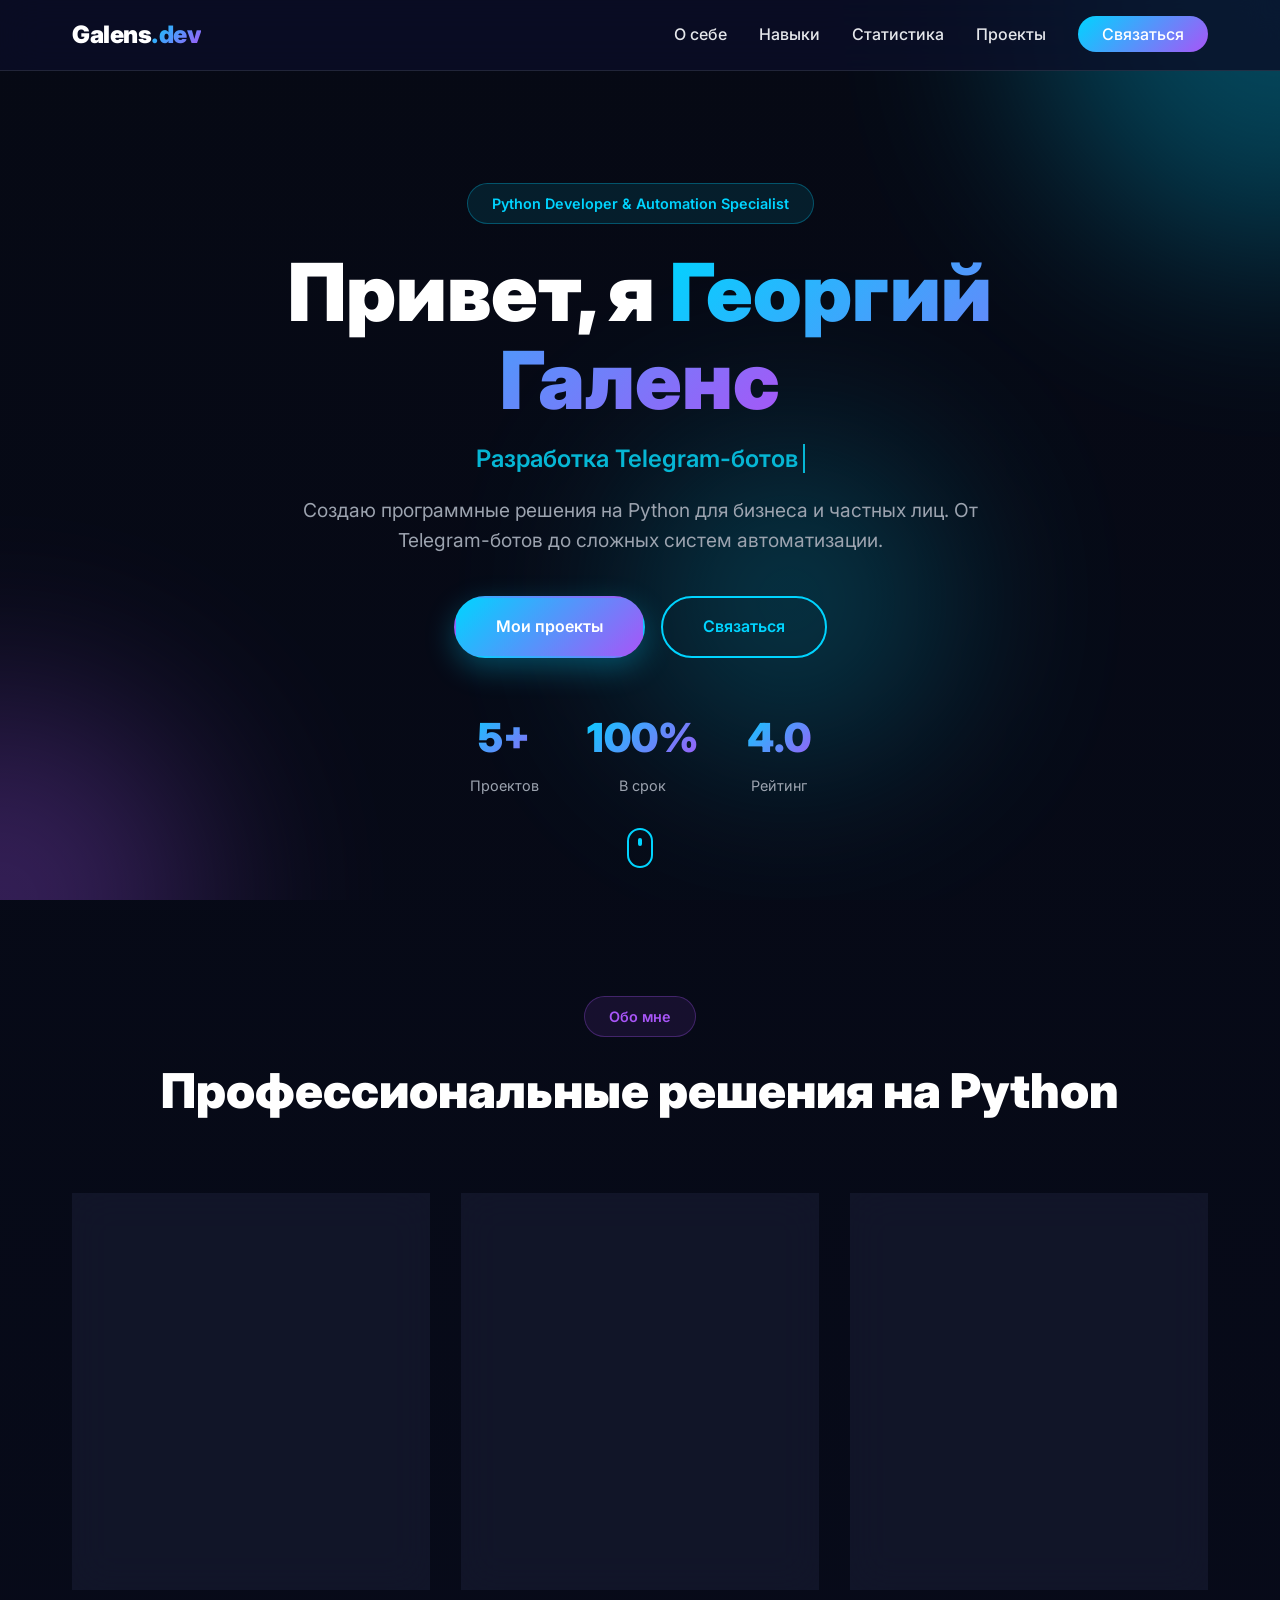
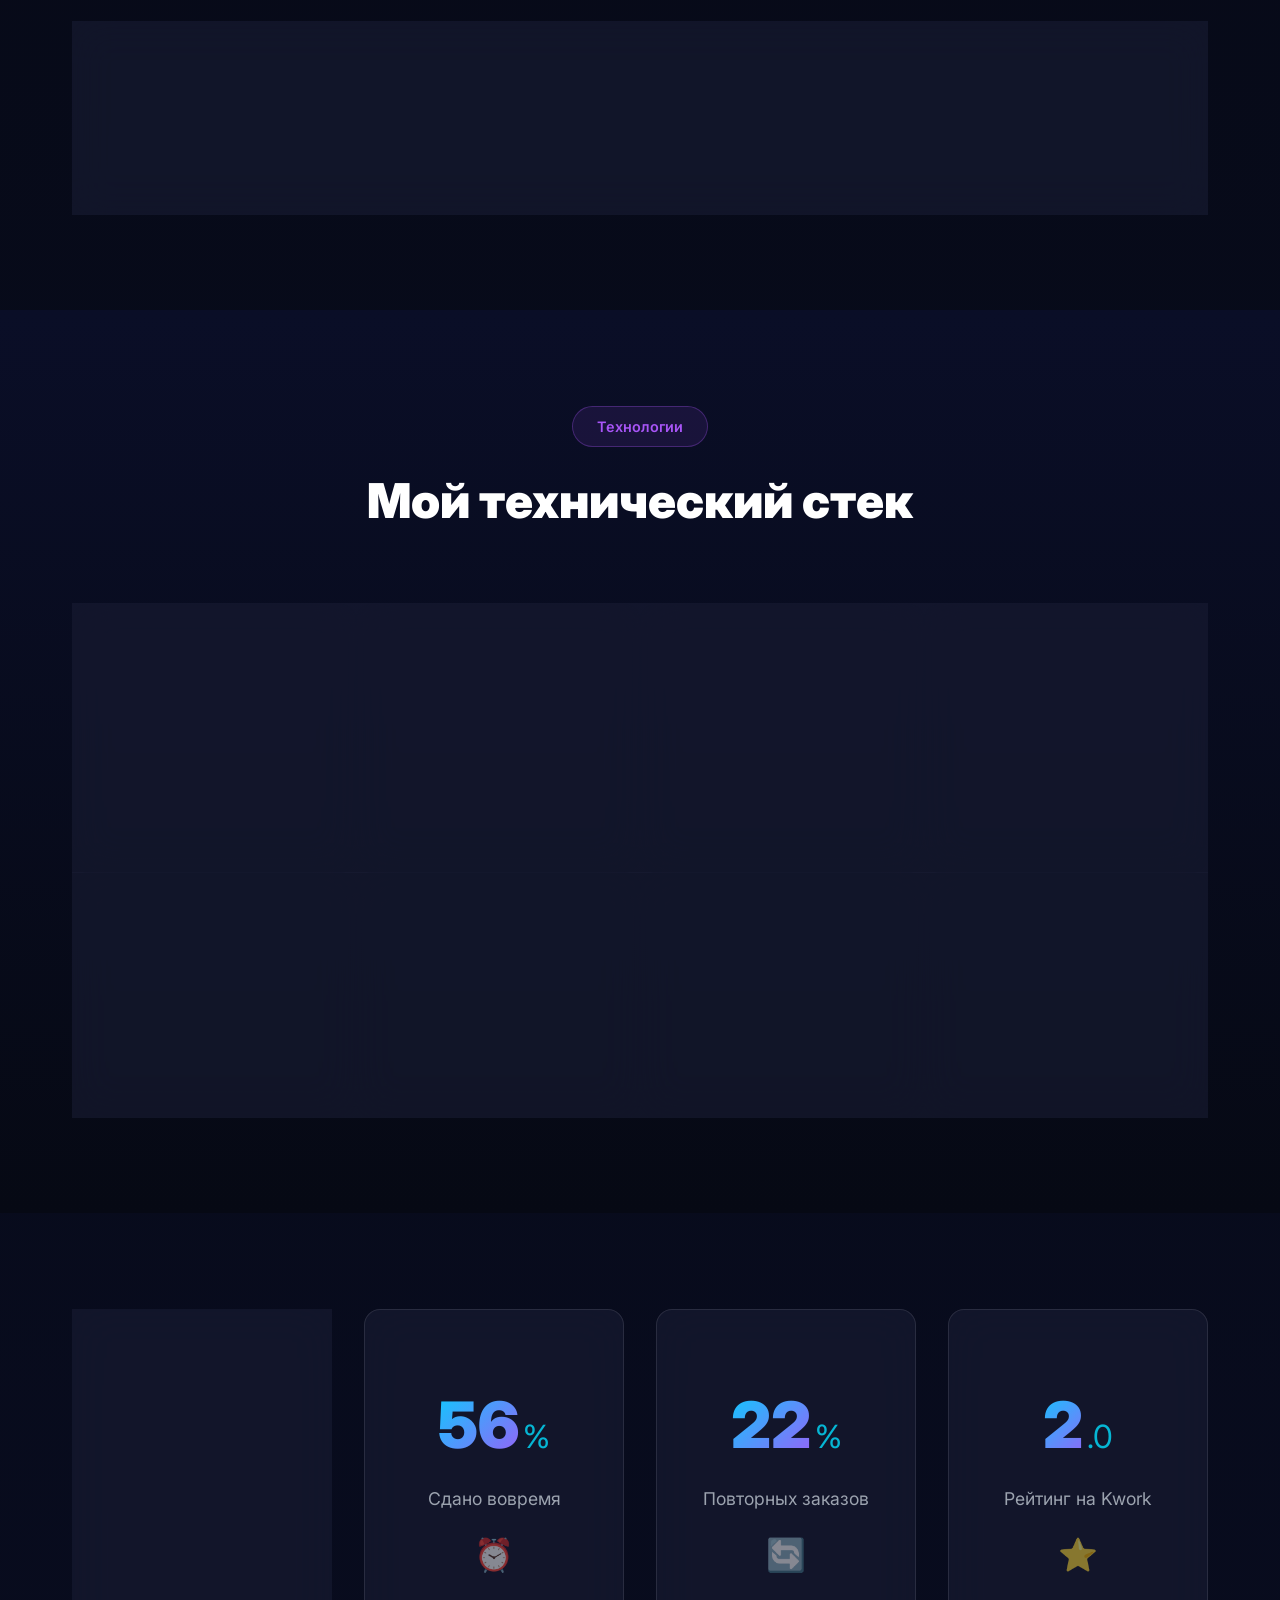
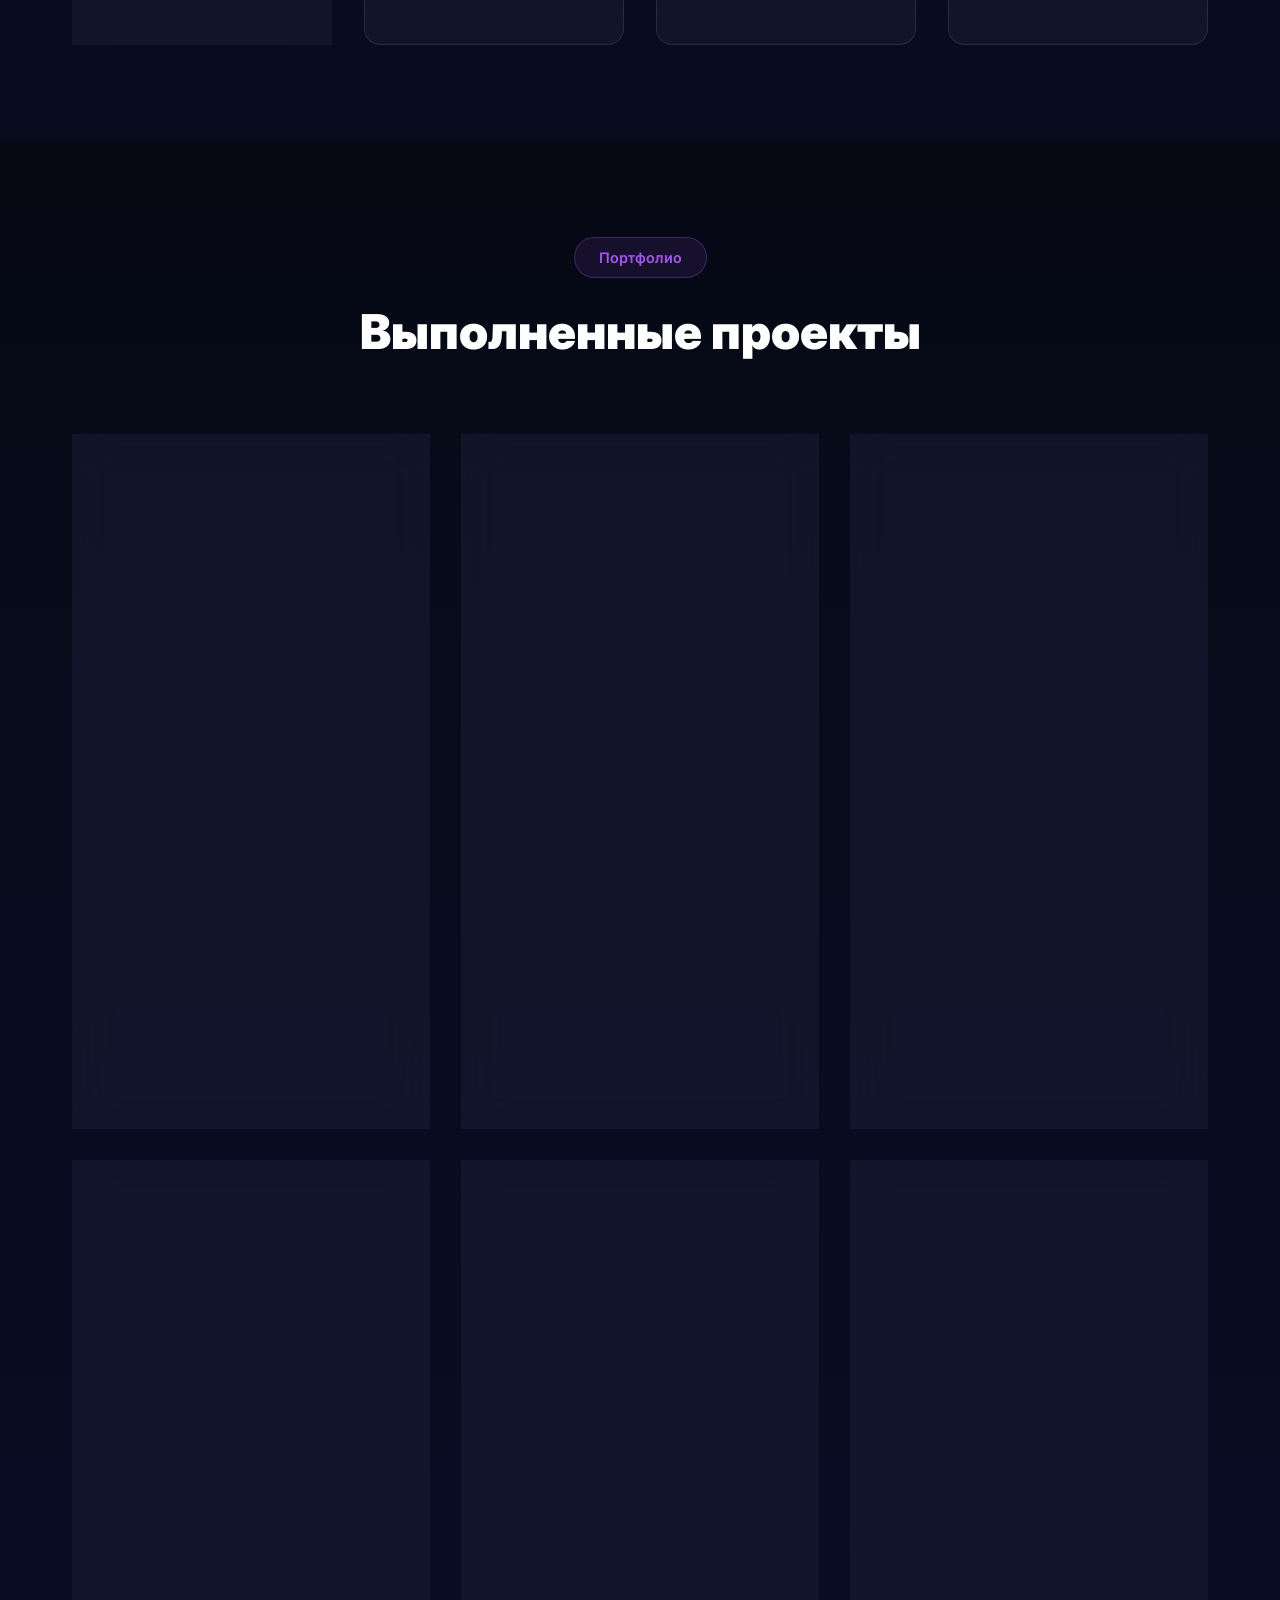
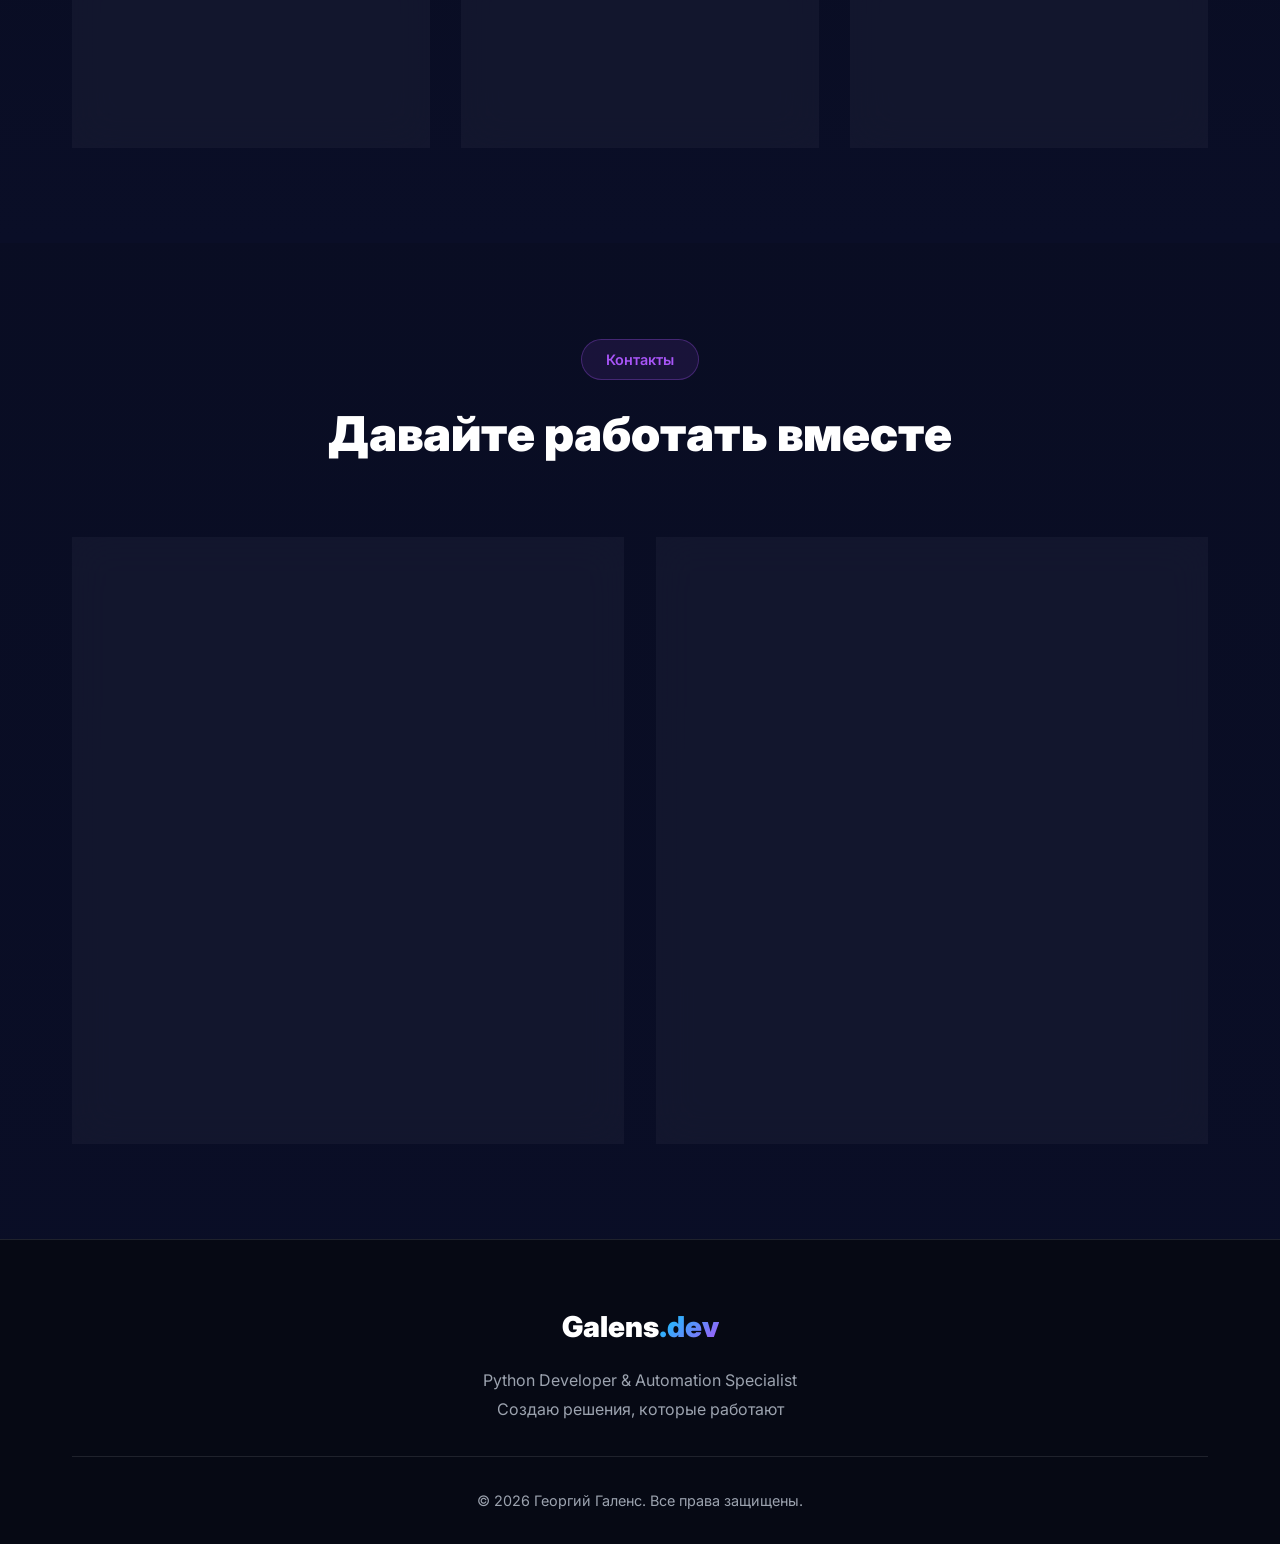
==== index.html @ 1b12d753 "Initial portfolio commit" ====
<!DOCTYPE html>
<html lang="ru">
<head>
    <meta charset="UTF-8">
    <meta name="viewport" content="width=device-width, initial-scale=1.0">
    <meta name="description" content="Георгий Галенс - Python разработчик. Специализируюсь на Telegram-ботах, парсинге данных и автоматизации процессов.">
    <meta name="keywords" content="Python, разработка, Telegram боты, парсинг, автоматизация, веб-скрапинг">
    <meta name="author" content="Георгий Галенс">
    <title>Георгий Галенс | Python Developer</title>
    <link rel="preconnect" href="https://fonts.googleapis.com">
    <link rel="preconnect" href="https://fonts.gstatic.com" crossorigin>
    <link href="https://fonts.googleapis.com/css2?family=Inter:wght@300;400;600;700;900&family=JetBrains+Mono:wght@400;600&display=swap" rel="stylesheet">
    <link rel="stylesheet" href="style.css">
</head>
<body>
    <!-- Navigation -->
    <nav class="nav">
        <div class="container">
            <div class="nav-content">
                <a href="#hero" class="logo">Galens<span class="logo-accent">.dev</span></a>
                <button class="mobile-menu-toggle" aria-label="Toggle menu">
                    <span></span>
                    <span></span>
                    <span></span>
                </button>
                <ul class="nav-menu">
                    <li><a href="#about">О себе</a></li>
                    <li><a href="#skills">Навыки</a></li>
                    <li><a href="#stats">Статистика</a></li>
                    <li><a href="#projects">Проекты</a></li>
                    <li><a href="#contact" class="nav-cta">Связаться</a></li>
                </ul>
            </div>
        </div>
    </nav>

    <!-- Hero Section -->
    <section id="hero" class="hero">
        <div class="hero-background">
            <div class="gradient-orb orb-1"></div>
            <div class="gradient-orb orb-2"></div>
            <div class="gradient-orb orb-3"></div>
        </div>
        <div class="container">
            <div class="hero-content">
                <div class="hero-tag">Python Developer & Automation Specialist</div>
                <h1 class="hero-title">
                    Привет, я <span class="gradient-text">Георгий Галенс</span>
                </h1>
                <p class="hero-subtitle">
                    <span class="typing-text"></span>
                </p>
                <div class="hero-description">
                    Создаю программные решения на Python для бизнеса и частных лиц. 
                    От Telegram-ботов до сложных систем автоматизации.
                </div>
                <div class="hero-actions">
                    <a href="#projects" class="btn btn-primary">Мои проекты</a>
                    <a href="#contact" class="btn btn-secondary">Связаться</a>
                </div>
                <div class="hero-stats">
                    <div class="hero-stat">
                        <div class="hero-stat-value">5+</div>
                        <div class="hero-stat-label">Проектов</div>
                    </div>
                    <div class="hero-stat">
                        <div class="hero-stat-value">100%</div>
                        <div class="hero-stat-label">В срок</div>
                    </div>
                    <div class="hero-stat">
                        <div class="hero-stat-value">4.0</div>
                        <div class="hero-stat-label">Рейтинг</div>
                    </div>
                </div>
            </div>
        </div>
        <div class="scroll-indicator">
            <div class="mouse">
                <div class="wheel"></div>
            </div>
        </div>
    </section>

    <!-- About Section -->
    <section id="about" class="about section">
        <div class="container">
            <div class="section-header">
                <span class="section-tag">Обо мне</span>
                <h2 class="section-title">Профессиональные решения на Python</h2>
            </div>
            <div class="about-content">
                <div class="about-card glass-card">
                    <div class="about-icon">🤖</div>
                    <h3>Telegram-боты</h3>
                    <p>От простых ботов обратной связи до сложных интернет-магазинов, админ-панелей и воронок продаж. Использую Aiogram для создания масштабируемых решений.</p>
                </div>
                <div class="about-card glass-card">
                    <div class="about-icon">🔍</div>
                    <h3>Парсинг данных</h3>
                    <p>Сбор информации с любых сайтов, мониторинг цен, экспорт в Excel, Google Sheets или базы данных. Работаю с Selenium, Requests и другими инструментами.</p>
                </div>
                <div class="about-card glass-card">
                    <div class="about-icon">⚙️</div>
                    <h3>Автоматизация процессов</h3>
                    <p>Написание скриптов для авторегистрации, чекеров и автоматизации действий в браузере. Избавлю от рутинных задач и сэкономлю ваше время.</p>
                </div>
            </div>
            <div class="about-text glass-card">
                <h3>Мои преимущества</h3>
                <ul class="advantages-list">
                    <li>✨ Чистый и поддерживаемый код</li>
                    <li>🎯 Глубокое понимание библиотек Python</li>
                    <li>⏰ Соблюдение сроков</li>
                    <li>🤝 Поддержка клиента после завершения проекта</li>
                </ul>
            </div>
        </div>
    </section>

    <!-- Skills Section -->
    <section id="skills" class="skills section">
        <div class="container">
            <div class="section-header">
                <span class="section-tag">Технологии</span>
                <h2 class="section-title">Мой технический стек</h2>
            </div>
            <div class="skills-grid">
                <div class="skill-card glass-card" data-category="language">
                    <div class="skill-icon">🐍</div>
                    <h3>Python</h3>
                    <p>Основной язык программирования</p>
                    <div class="skill-level">
                        <div class="skill-bar" style="--skill-width: 95%"></div>
                    </div>
                </div>
                <div class="skill-card glass-card" data-category="framework">
                    <div class="skill-icon">📱</div>
                    <h3>Aiogram</h3>
                    <p>Разработка Telegram-ботов</p>
                    <div class="skill-level">
                        <div class="skill-bar" style="--skill-width: 90%"></div>
                    </div>
                </div>
                <div class="skill-card glass-card" data-category="tool">
                    <div class="skill-icon">🌐</div>
                    <h3>Selenium</h3>
                    <p>Автоматизация браузера</p>
                    <div class="skill-level">
                        <div class="skill-bar" style="--skill-width: 85%"></div>
                    </div>
                </div>
                <div class="skill-card glass-card" data-category="library">
                    <div class="skill-icon">📊</div>
                    <h3>Pandas</h3>
                    <p>Обработка данных</p>
                    <div class="skill-level">
                        <div class="skill-bar" style="--skill-width: 80%"></div>
                    </div>
                </div>
                <div class="skill-card glass-card" data-category="library">
                    <div class="skill-icon">🔗</div>
                    <h3>Requests</h3>
                    <p>HTTP запросы и API</p>
                    <div class="skill-level">
                        <div class="skill-bar" style="--skill-width: 90%"></div>
                    </div>
                </div>
                <div class="skill-card glass-card" data-category="database">
                    <div class="skill-icon">💾</div>
                    <h3>Databases</h3>
                    <p>SQL, Prisma, PostgreSQL</p>
                    <div class="skill-level">
                        <div class="skill-bar" style="--skill-width: 80%"></div>
                    </div>
                </div>
                <div class="skill-card glass-card" data-category="web">
                    <div class="skill-icon">🎨</div>
                    <h3>HTML/CSS/JS</h3>
                    <p>Веб-разработка</p>
                    <div class="skill-level">
                        <div class="skill-bar" style="--skill-width: 75%"></div>
                    </div>
                </div>
                <div class="skill-card glass-card" data-category="tool">
                    <div class="skill-icon">🔧</div>
                    <h3>API Integration</h3>
                    <p>REST API, Webhooks</p>
                    <div class="skill-level">
                        <div class="skill-bar" style="--skill-width: 85%"></div>
                    </div>
                </div>
            </div>
        </div>
    </section>

    <!-- Statistics Section -->
    <section id="stats" class="stats section">
        <div class="container">
            <div class="stats-grid">
                <div class="stat-card glass-card">
                    <div class="stat-number" data-target="5">0</div>
                    <div class="stat-label">Выполненных заказов</div>
                    <div class="stat-icon">📦</div>
                </div>
                <div class="stat-card glass-card">
                    <div class="stat-number" data-target="100">0</div>
                    <div class="stat-suffix">%</div>
                    <div class="stat-label">Сдано вовремя</div>
                    <div class="stat-icon">⏰</div>
                </div>
                <div class="stat-card glass-card">
                    <div class="stat-number" data-target="40">0</div>
                    <div class="stat-suffix">%</div>
                    <div class="stat-label">Повторных заказов</div>
                    <div class="stat-icon">🔄</div>
                </div>
                <div class="stat-card glass-card">
                    <div class="stat-number" data-target="4">0</div>
                    <div class="stat-decimal">.0</div>
                    <div class="stat-label">Рейтинг на Kwork</div>
                    <div class="stat-icon">⭐</div>
                </div>
            </div>
        </div>
    </section>

    <!-- Projects Section -->
    <section id="projects" class="projects section">
        <div class="container">
            <div class="section-header">
                <span class="section-tag">Портфолио</span>
                <h2 class="section-title">Выполненные проекты</h2>
            </div>
            <div class="projects-grid">
                <div class="project-card glass-card">
                    <div class="project-header">
                        <div class="project-icon">💼</div>
                        <span class="project-tag">CRM System</span>
                    </div>
                    <h3 class="project-title">Сложная CRM-система</h3>
                    <p class="project-description">
                        Полнофункциональная CRM-система с финансовым ядром, системой управления займами 
                        и продвинутыми отчетами. Включает атомарные транзакции, автоматический расчет 
                        процентов и просрочек, cron-задачи.
                    </p>
                    <div class="project-tech">
                        <span class="tech-badge">Python</span>
                        <span class="tech-badge">Prisma</span>
                        <span class="tech-badge">PostgreSQL</span>
                        <span class="tech-badge">Aiogram</span>
                    </div>
                    <div class="project-features">
                        <div class="feature">✓ Финансовое ядро с атомарными транзакциями</div>
                        <div class="feature">✓ Система управления займами</div>
                        <div class="feature">✓ Модули безопасности (middleware, ratelimit)</div>
                        <div class="feature">✓ Построение отчетов с фильтрами</div>
                    </div>
                </div>

                <div class="project-card glass-card">
                    <div class="project-header">
                        <div class="project-icon">🔍</div>
                        <span class="project-tag">Analysis</span>
                    </div>
                    <h3 class="project-title">Технический аудит систем</h3>
                    <p class="project-description">
                        Глубокий анализ существующего кода и архитектуры баз данных. Составление 
                        подробных технических планов с рекомендациями по улучшению и оптимизации.
                    </p>
                    <div class="project-tech">
                        <span class="tech-badge">Code Review</span>
                        <span class="tech-badge">Database Design</span>
                        <span class="tech-badge">Architecture</span>
                    </div>
                    <div class="project-features">
                        <div class="feature">✓ Анализ архитектуры и кодовой базы</div>
                        <div class="feature">✓ Выявление узких мест</div>
                        <div class="feature">✓ Детальные рекомендации</div>
                    </div>
                </div>

                <div class="project-card glass-card">
                    <div class="project-header">
                        <div class="project-icon">⚙️</div>
                        <span class="project-tag">Automation</span>
                    </div>
                    <h3 class="project-title">Автоматизация сборки Keil</h3>
                    <p class="project-description">
                        Автоматизация процесса сборки firmware для различных вариантов конфигурации. 
                        Скрипт обрабатывает множественные варианты, организует выходные файлы и 
                        генерирует отчеты.
                    </p>
                    <div class="project-tech">
                        <span class="tech-badge">Python</span>
                        <span class="tech-badge">Build Automation</span>
                        <span class="tech-badge">Keil</span>
                    </div>
                    <div class="project-features">
                        <div class="feature">✓ Автоматизация процесса сборки</div>
                        <div class="feature">✓ Обработка множественных конфигураций</div>
                        <div class="feature">✓ Генерация отчетов</div>
                    </div>
                </div>

                <div class="project-card glass-card">
                    <div class="project-header">
                        <div class="project-icon">🤖</div>
                        <span class="project-tag">Bot Development</span>
                    </div>
                    <h3 class="project-title">Telegram-боты</h3>
                    <p class="project-description">
                        Разработка разнообразных Telegram-ботов: от простых ботов обратной связи 
                        до сложных интернет-магазинов с админ-панелями и системами воронок продаж.
                    </p>
                    <div class="project-tech">
                        <span class="tech-badge">Aiogram</span>
                        <span class="tech-badge">Python</span>
                        <span class="tech-badge">API</span>
                        <span class="tech-badge">Webhooks</span>
                    </div>
                    <div class="project-features">
                        <div class="feature">✓ Интернет-магазины в Telegram</div>
                        <div class="feature">✓ Админ-панели и модерация</div>
                        <div class="feature">✓ Воронки продаж</div>
                    </div>
                </div>

                <div class="project-card glass-card">
                    <div class="project-header">
                        <div class="project-icon">📊</div>
                        <span class="project-tag">Data Scraping</span>
                    </div>
                    <h3 class="project-title">Парсинг и сбор данных</h3>
                    <p class="project-description">
                        Кастомные скрипты для сбора данных с различных источников. Мониторинг цен, 
                        парсинг контента, экспорт в Excel, Google Sheets и базы данных.
                    </p>
                    <div class="project-tech">
                        <span class="tech-badge">Selenium</span>
                        <span class="tech-badge">Requests</span>
                        <span class="tech-badge">Pandas</span>
                        <span class="tech-badge">BeautifulSoup</span>
                    </div>
                    <div class="project-features">
                        <div class="feature">✓ Парсинг любых веб-сайтов</div>
                        <div class="feature">✓ Мониторинг цен и данных</div>
                        <div class="feature">✓ Экспорт в различные форматы</div>
                    </div>
                </div>

                <div class="project-card glass-card">
                    <div class="project-header">
                        <div class="project-icon">🚀</div>
                        <span class="project-tag">Infrastructure</span>
                    </div>
                    <h3 class="project-title">HA CDN Infrastructure</h3>
                    <p class="project-description">
                        Высоконагруженная CDN-инфраструктура с поддержкой высокой доступности. 
                        Docker-стек с двунаправленной синхронизацией файлов, MySQL и WebSocket сервисами.
                    </p>
                    <div class="project-tech">
                        <span class="tech-badge">Docker</span>
                        <span class="tech-badge">Nginx</span>
                        <span class="tech-badge">MySQL</span>
                        <span class="tech-badge">Lsyncd</span>
                    </div>
                    <div class="project-features">
                        <div class="feature">✓ Высокая доступность (HA)</div>
                        <div class="feature">✓ Двунаправленная синхронизация</div>
                        <div class="feature">✓ Docker-оркестрация</div>
                    </div>
                </div>
            </div>
        </div>
    </section>

    <!-- Contact Section -->
    <section id="contact" class="contact section">
        <div class="container">
            <div class="section-header">
                <span class="section-tag">Контакты</span>
                <h2 class="section-title">Давайте работать вместе</h2>
            </div>
            <div class="contact-content">
                <div class="contact-text glass-card">
                    <h3>Готов обсудить ваш проект</h3>
                    <p>
                        Есть идея или задача? Напишите мне, и мы обсудим, как я могу помочь 
                        реализовать ваш проект. Обещаю качественный код и соблюдение сроков.
                    </p>
                    <div class="contact-info">
                        <a href="https://kwork.ru/user/galens" target="_blank" class="contact-link">
                            <div class="contact-icon">💼</div>
                            <div class="contact-details">
                                <div class="contact-label">Kwork Profile</div>
                                <div class="contact-value">@galens</div>
                            </div>
                        </a>
                    </div>
                </div>
                <div class="contact-cta glass-card">
                    <div class="cta-icon">🎯</div>
                    <h3>Давайте создадим что-то великолепное</h3>
                    <p>Работаю с клиентами по всему миру</p>
                    <a href="https://kwork.ru/user/galens" target="_blank" class="btn btn-primary btn-large">
                        Связаться на Kwork
                    </a>
                    <div class="trust-badges">
                        <div class="badge">✓ 100% в срок</div>
                        <div class="badge">✓ Рейтинг 4.0</div>
                        <div class="badge">✓ Поддержка после сдачи</div>
                    </div>
                </div>
            </div>
        </div>
    </section>

    <!-- Footer -->
    <footer class="footer">
        <div class="container">
            <div class="footer-content">
                <div class="footer-logo">Galens<span class="logo-accent">.dev</span></div>
                <p class="footer-text">
                    Python Developer & Automation Specialist
                    <br>
                    Создаю решения, которые работают
                </p>
                <div class="footer-copyright">
                    © 2026 Георгий Галенс. Все права защищены.
                </div>
            </div>
        </div>
    </footer>

    <!-- Scroll to Top Button -->
    <button class="scroll-top" aria-label="Scroll to top">
        <svg width="24" height="24" viewBox="0 0 24 24" fill="none" stroke="currentColor" stroke-width="2">
            <polyline points="18 15 12 9 6 15"></polyline>
        </svg>
    </button>

    <script src="script.js"></script>
</body>
</html>
---- style.css ----
/* ===================================
   Reset & Base Styles
   =================================== */
*, *::before, *::after {
    margin: 0;
    padding: 0;
    box-sizing: border-box;
}

:root {
    /* Colors */
    --bg-dark: #0a0e27;
    --bg-darker: #060914;
    --bg-card: rgba(26, 29, 53, 0.6);
    --accent-blue: #00d4ff;
    --accent-purple: #a855f7;
    --accent-cyan: #06b6d4;
    --text-primary: #ffffff;
    --text-secondary: #e5e7eb;
    --text-muted: #9ca3af;
    
    /* Gradients */
    --gradient-primary: linear-gradient(135deg, var(--accent-blue), var(--accent-purple));
    --gradient-accent: linear-gradient(135deg, var(--accent-cyan), var(--accent-blue));
    --gradient-bg: linear-gradient(180deg, var(--bg-darker) 0%, var(--bg-dark) 100%);
    
    /* Spacing */
    --spacing-xs: 0.5rem;
    --spacing-sm: 1rem;
    --spacing-md: 2rem;
    --spacing-lg: 4rem;
    --spacing-xl: 6rem;
    
    /* Typography */
    --font-primary: 'Inter', -apple-system, BlinkMacSystemFont, 'Segoe UI', sans-serif;
    --font-mono: 'JetBrains Mono', 'Courier New', monospace;
    
    /* Border Radius */
    --radius-sm: 8px;
    --radius-md: 16px;
    --radius-lg: 24px;
    
    /* Transitions */
    --transition-fast: 0.2s ease;
    --transition-normal: 0.3s ease;
    --transition-slow: 0.5s ease;
}

html {
    scroll-behavior: smooth;
    overflow-x: hidden;
}

body {
    font-family: var(--font-primary);
    background: var(--gradient-bg);
    color: var(--text-secondary);
    line-height: 1.6;
    overflow-x: hidden;
    min-height: 100vh;
}

.container {
    max-width: 1200px;
    margin: 0 auto;
    padding: 0 var(--spacing-md);
}

/* Custom Scrollbar */
::-webkit-scrollbar {
    width: 10px;
}

::-webkit-scrollbar-track {
    background: var(--bg-darker);
}

::-webkit-scrollbar-thumb {
    background: var(--gradient-primary);
    border-radius: 5px;
}

::-webkit-scrollbar-thumb:hover {
    background: var(--accent-purple);
}

/* ===================================
   Navigation
   =================================== */
.nav {
    position: fixed;
    top: 0;
    left: 0;
    right: 0;
    z-index: 1000;
    background: rgba(10, 14, 39, 0.8);
    backdrop-filter: blur(20px);
    border-bottom: 1px solid rgba(255, 255, 255, 0.1);
    padding: 1rem 0;
    transition: var(--transition-normal);
}

.nav-content {
    display: flex;
    justify-content: space-between;
    align-items: center;
}

.logo {
    font-size: 1.5rem;
    font-weight: 900;
    color: var(--text-primary);
    text-decoration: none;
    letter-spacing: -0.5px;
}

.logo-accent {
    background: var(--gradient-primary);
    -webkit-background-clip: text;
    -webkit-text-fill-color: transparent;
    background-clip: text;
}

.nav-menu {
    display: flex;
    gap: 2rem;
    list-style: none;
    align-items: center;
}

.nav-menu a {
    color: var(--text-secondary);
    text-decoration: none;
    font-weight: 500;
    transition: var(--transition-fast);
    position: relative;
}

.nav-menu a::after {
    content: '';
    position: absolute;
    bottom: -5px;
    left: 0;
    width: 0;
    height: 2px;
    background: var(--gradient-primary);
    transition: var(--transition-normal);
}

.nav-menu a:hover {
    color: var(--text-primary);
}

.nav-menu a:hover::after {
    width: 100%;
}

.nav-cta {
    background: var(--gradient-primary);
    padding: 0.5rem 1.5rem;
    border-radius: 50px;
    color: var(--text-primary) !important;
}

.nav-cta::after {
    display: none;
}

.mobile-menu-toggle {
    display: none;
    flex-direction: column;
    gap: 5px;
    background: none;
    border: none;
    cursor: pointer;
}

.mobile-menu-toggle span {
    width: 25px;
    height: 2px;
    background: var(--text-primary);
    transition: var(--transition-fast);
}

/* ===================================
   Glass Card Effect
   =================================== */
.glass-card {
    background: var(--bg-card);
    backdrop-filter: blur(20px);
    border: 1px solid rgba(255, 255, 255, 0.1);
    border-radius: var(--radius-md);
    padding: var(--spacing-md);
    transition: var(--transition-normal);
}

.glass-card:hover {
    border-color: rgba(0, 212, 255, 0.3);
    transform: translateY(-5px);
    box-shadow: 0 20px 40px rgba(0, 212, 255, 0.1);
}

/* ===================================
   Hero Section
   =================================== */
.hero {
    position: relative;
    min-height: 100vh;
    display: flex;
    align-items: center;
    justify-content: center;
    padding-top: 80px;
    overflow: hidden;
}

.hero-background {
    position: absolute;
    top: 0;
    left: 0;
    right: 0;
    bottom: 0;
    pointer-events: none;
}

.gradient-orb {
    position: absolute;
    border-radius: 50%;
    filter: blur(100px);
    opacity: 0.3;
    animation: float 20s ease-in-out infinite;
}

.orb-1 {
    width: 500px;
    height: 500px;
    background: var(--accent-blue);
    top: -250px;
    right: -250px;
    animation-delay: 0s;
}

.orb-2 {
    width: 400px;
    height: 400px;
    background: var(--accent-purple);
    bottom: -200px;
    left: -200px;
    animation-delay: 5s;
}

.orb-3 {
    width: 300px;
    height: 300px;
    background: var(--accent-cyan);
    top: 50%;
    left: 50%;
    transform: translate(-50%, -50%);
    animation-delay: 10s;
}

@keyframes float {
    0%, 100% {
        transform: translate(0, 0) scale(1);
    }
    33% {
        transform: translate(50px, -50px) scale(1.1);
    }
    66% {
        transform: translate(-50px, 50px) scale(0.9);
    }
}

.hero-content {
    position: relative;
    z-index: 1;
    text-align: center;
    max-width: 900px;
}

.hero-tag {
    display: inline-block;
    padding: 0.5rem 1.5rem;
    background: rgba(0, 212, 255, 0.1);
    border: 1px solid rgba(0, 212, 255, 0.3);
    border-radius: 50px;
    color: var(--accent-blue);
    font-size: 0.9rem;
    font-weight: 600;
    margin-bottom: 1.5rem;
    animation: fadeInDown 0.8s ease;
}

.hero-title {
    font-size: clamp(2.5rem, 8vw, 5rem);
    font-weight: 900;
    color: var(--text-primary);
    margin-bottom: 1rem;
    line-height: 1.1;
    animation: fadeInUp 0.8s ease 0.2s both;
}

.gradient-text {
    background: var(--gradient-primary);
    -webkit-background-clip: text;
    -webkit-text-fill-color: transparent;
    background-clip: text;
}

.hero-subtitle {
    font-size: 1.5rem;
    color: var(--accent-cyan);
    margin-bottom: 1rem;
    min-height: 2rem;
    font-weight: 600;
    animation: fadeInUp 0.8s ease 0.4s both;
}

.typing-text {
    border-right: 2px solid var(--accent-cyan);
    padding-right: 5px;
}

.hero-description {
    font-size: 1.2rem;
    color: var(--text-muted);
    margin-bottom: 2.5rem;
    max-width: 700px;
    margin-left: auto;
    margin-right: auto;
    animation: fadeInUp 0.8s ease 0.6s both;
}

.hero-actions {
    display: flex;
    gap: 1rem;
    justify-content: center;
    margin-bottom: 3rem;
    animation: fadeInUp 0.8s ease 0.8s both;
}

.btn {
    display: inline-block;
    padding: 1rem 2.5rem;
    border-radius: 50px;
    font-weight: 600;
    text-decoration: none;
    transition: var(--transition-normal);
    border: 2px solid transparent;
    cursor: pointer;
}

.btn-primary {
    background: var(--gradient-primary);
    color: var(--text-primary);
    box-shadow: 0 10px 30px rgba(0, 212, 255, 0.3);
}

.btn-primary:hover {
    transform: translateY(-3px);
    box-shadow: 0 15px 40px rgba(0, 212, 255, 0.4);
}

.btn-secondary {
    background: transparent;
    border-color: var(--accent-blue);
    color: var(--accent-blue);
}

.btn-secondary:hover {
    background: rgba(0, 212, 255, 0.1);
    transform: translateY(-3px);
}

.btn-large {
    padding: 1.25rem 3rem;
    font-size: 1.1rem;
}

.hero-stats {
    display: flex;
    gap: 3rem;
    justify-content: center;
    animation: fadeInUp 0.8s ease 1s both;
}

.hero-stat {
    text-align: center;
}

.hero-stat-value {
    font-size: 2.5rem;
    font-weight: 900;
    background: var(--gradient-primary);
    -webkit-background-clip: text;
    -webkit-text-fill-color: transparent;
    background-clip: text;
}

.hero-stat-label {
    font-size: 0.9rem;
    color: var(--text-muted);
    margin-top: 0.25rem;
}

.scroll-indicator {
    position: absolute;
    bottom: 2rem;
    left: 50%;
    transform: translateX(-50%);
    animation: fadeIn 1s ease 1.5s both;
}

.mouse {
    width: 26px;
    height: 40px;
    border: 2px solid var(--accent-blue);
    border-radius: 15px;
    position: relative;
}

.wheel {
    width: 4px;
    height: 8px;
    background: var(--accent-blue);
    border-radius: 2px;
    position: absolute;
    top: 8px;
    left: 50%;
    transform: translateX(-50%);
    animation: scroll 1.5s ease-in-out infinite;
}

@keyframes scroll {
    0% {
        opacity: 1;
        top: 8px;
    }
    100% {
        opacity: 0;
        top: 24px;
    }
}

/* ===================================
   Sections
   =================================== */
.section {
    padding: var(--spacing-xl) 0;
    position: relative;
}

.section-header {
    text-align: center;
    margin-bottom: var(--spacing-lg);
}

.section-tag {
    display: inline-block;
    padding: 0.5rem 1.5rem;
    background: rgba(168, 85, 247, 0.1);
    border: 1px solid rgba(168, 85, 247, 0.3);
    border-radius: 50px;
    color: var(--accent-purple);
    font-size: 0.9rem;
    font-weight: 600;
    margin-bottom: 1rem;
}

.section-title {
    font-size: clamp(2rem, 5vw, 3rem);
    font-weight: 900;
    color: var(--text-primary);
    margin-bottom: 1rem;
}

/* ===================================
   About Section
   =================================== */
.about-content {
    display: grid;
    grid-template-columns: repeat(auto-fit, minmax(300px, 1fr));
    gap: var(--spacing-md);
    margin-bottom: var(--spacing-md);
}

.about-card {
    text-align: center;
}

.about-icon {
    font-size: 3rem;
    margin-bottom: 1rem;
}

.about-card h3 {
    font-size: 1.5rem;
    color: var(--text-primary);
    margin-bottom: 1rem;
}

.about-card p {
    color: var(--text-muted);
    line-height: 1.8;
}

.about-text h3 {
    font-size: 1.5rem;
    color: var(--text-primary);
    margin-bottom: 1rem;
}

.advantages-list {
    list-style: none;
    display: grid;
    grid-template-columns: repeat(auto-fit, minmax(250px, 1fr));
    gap: 1rem;
}

.advantages-list li {
    color: var(--text-secondary);
    font-size: 1.1rem;
    padding: 0.5rem 0;
}

/* ===================================
   Skills Section
   =================================== */
.skills {
    background: linear-gradient(180deg, var(--bg-dark) 0%, var(--bg-darker) 100%);
}

.skills-grid {
    display: grid;
    grid-template-columns: repeat(auto-fit, minmax(250px, 1fr));
    gap: var(--spending-md);
}

.skill-card {
    text-align: center;
    position: relative;
}

.skill-icon {
    font-size: 3rem;
    margin-bottom: 1rem;
}

.skill-card h3 {
    font-size: 1.3rem;
    color: var(--text-primary);
    margin-bottom: 0.5rem;
}

.skill-card p {
    color: var(--text-muted);
    font-size: 0.9rem;
    margin-bottom: 1rem;
}

.skill-level {
    width: 100%;
    height: 6px;
    background: rgba(255, 255, 255, 0.1);
    border-radius: 3px;
    overflow: hidden;
}

.skill-bar {
    height: 100%;
    background: var(--gradient-primary);
    width: var(--skill-width, 0%);
    border-radius: 3px;
    animation: skillLoad 1.5s ease-out;
}

@keyframes skillLoad {
    from {
        width: 0%;
    }
}

/* ===================================
   Statistics Section
   =================================== */
.stats-grid {
    display: grid;
    grid-template-columns: repeat(auto-fit, minmax(250px, 1fr));
    gap: var(--spacing-md);
}

.stat-card {
    text-align: center;
    padding: var(--spacing-lg) var(--spacing-md);
    position: relative;
}

.stat-number {
    font-size: 4rem;
    font-weight: 900;
    background: var(--gradient-primary);
    -webkit-background-clip: text;
    -webkit-text-fill-color: transparent;
    background-clip: text;
    display: inline-block;
}

.stat-suffix,
.stat-decimal {
    font-size: 2rem;
    color: var(--accent-cyan);
    display: inline;
}

.stat-label {
    font-size: 1.1rem;
    color: var(--text-muted);
    margin-top: 0.5rem;
}

.stat-icon {
    font-size: 2rem;
    margin-top: 1rem;
    opacity: 0.5;
}

/* ===================================
   Projects Section
   =================================== */
.projects {
    background: linear-gradient(180deg, var(--bg-darker) 0%, var(--bg-dark) 100%);
}

.projects-grid {
    display: grid;
    grid-template-columns: repeat(auto-fit, minmax(350px, 1fr));
    gap: var(--spacing-md);
}

.project-card {
    padding: var(--spacing-md);
}

.project-header {
    display: flex;
    justify-content: space-between;
    align-items: center;
    margin-bottom: 1rem;
}

.project-icon {
    font-size: 2.5rem;
}

.project-tag {
    padding: 0.25rem 1rem;
    background: rgba(0, 212, 255, 0.1);
    border: 1px solid rgba(0, 212, 255, 0.3);
    border-radius: 50px;
    font-size: 0.75rem;
    color: var(--accent-blue);
    font-weight: 600;
}

.project-title {
    font-size: 1.5rem;
    color: var(--text-primary);
    margin-bottom: 1rem;
}

.project-description {
    color: var(--text-muted);
    line-height: 1.8;
    margin-bottom: 1.5rem;
}

.project-tech {
    display: flex;
    flex-wrap: wrap;
    gap: 0.5rem;
    margin-bottom: 1.5rem;
}

.tech-badge {
    padding: 0.4rem 1rem;
    background: rgba(168, 85, 247, 0.1);
    border: 1px solid rgba(168, 85, 247, 0.3);
    border-radius: 50px;
    font-size: 0.85rem;
    color: var(--accent-purple);
    font-family: var(--font-mono);
}

.project-features {
    display: flex;
    flex-direction: column;
    gap: 0.5rem;
}

.feature {
    color: var(--text-secondary);
    font-size: 0.9rem;
}

/* ===================================
   Contact Section
   =================================== */
.contact-content {
    display: grid;
    grid-template-columns: repeat(auto-fit, minmax(300px, 1fr));
    gap: var(--spacing-md);
}

.contact-text h3 {
    font-size: 1.8rem;
    color: var(--text-primary);
    margin-bottom: 1rem;
}

.contact-text p {
    color: var(--text-muted);
    line-height: 1.8;
    margin-bottom: 2rem;
}

.contact-info {
    display: flex;
    flex-direction: column;
    gap: 1rem;
}

.contact-link {
    display: flex;
    align-items: center;
    gap: 1rem;
    padding: 1rem;
    background: rgba(0, 212, 255, 0.05);
    border: 1px solid rgba(0, 212, 255, 0.2);
    border-radius: var(--radius-sm);
    text-decoration: none;
    transition: var(--transition-normal);
}

.contact-link:hover {
    background: rgba(0, 212, 255, 0.1);
    border-color: var(--accent-blue);
    transform: translateX(5px);
}

.contact-icon {
    font-size: 2rem;
}

.contact-label {
    font-size: 0.85rem;
    color: var(--text-muted);
}

.contact-value {
    font-size: 1.1rem;
    color: var(--text-primary);
    font-weight: 600;
}

.contact-cta {
    text-align: center;
    padding: var(--spacing-lg) var(--spacing-md);
}

.cta-icon {
    font-size: 4rem;
    margin-bottom: 1rem;
}

.contact-cta h3 {
    font-size: 1.8rem;
    color: var(--text-primary);
    margin-bottom: 0.5rem;
}

.contact-cta p {
    color: var(--text-muted);
    margin-bottom: 2rem;
}

.trust-badges {
    display: flex;
    flex-wrap: wrap;
    gap: 1rem;
    justify-content: center;
    margin-top: 2rem;
}

.badge {
    padding: 0.5rem 1rem;
    background: rgba(0, 212, 255, 0.1);
    border: 1px solid rgba(0, 212, 255, 0.3);
    border-radius: 50px;
    font-size: 0.85rem;
    color: var(--accent-blue);
}

/* ===================================
   Footer
   =================================== */
.footer {
    padding: var(--spacing-lg) 0 var(--spacing-md);
    background: var(--bg-darker);
    border-top: 1px solid rgba(255, 255, 255, 0.1);
}

.footer-content {
    text-align: center;
}

.footer-logo {
    font-size: 1.8rem;
    font-weight: 900;
    color: var(--text-primary);
    margin-bottom: 1rem;
}

.footer-text {
    color: var(--text-muted);
    margin-bottom: 2rem;
    line-height: 1.8;
}

.footer-copyright {
    color: var(--text-muted);
    font-size: 0.9rem;
    padding-top: 2rem;
    border-top: 1px solid rgba(255, 255, 255, 0.1);
}

/* ===================================
   Scroll to Top Button
   =================================== */
.scroll-top {
    position: fixed;
    bottom: 2rem;
    right: 2rem;
    width: 50px;
    height: 50px;
    background: var(--gradient-primary);
    border: none;
    border-radius: 50%;
    color: var(--text-primary);
    cursor: pointer;
    display: flex;
    align-items: center;
    justify-content: center;
    opacity: 0;
    visibility: hidden;
    transition: var(--transition-normal);
    z-index: 999;
    box-shadow: 0 10px 30px rgba(0, 212, 255, 0.3);
}

.scroll-top.visible {
    opacity: 1;
    visibility: visible;
}

.scroll-top:hover {
    transform: translateY(-5px);
    box-shadow: 0 15px 40px rgba(0, 212, 255, 0.4);
}

/* ===================================
   Animations
   =================================== */
@keyframes fadeIn {
    from {
        opacity: 0;
    }
    to {
        opacity: 1;
    }
}

@keyframes fadeInUp {
    from {
        opacity: 0;
        transform: translateY(30px);
    }
    to {
        opacity: 1;
        transform: translateY(0);
    }
}

@keyframes fadeInDown {
    from {
        opacity: 0;
        transform: translateY(-30px);
    }
    to {
        opacity: 1;
        transform: translateY(0);
    }
}

.fade-in {
    animation: fadeInUp 0.6s ease both;
}

/* ===================================
   Responsive Design
   =================================== */
@media (max-width: 768px) {
    .nav-menu {
        position: fixed;
        top: 70px;
        left: 0;
        right: 0;
        background: rgba(10, 14, 39, 0.95);
        backdrop-filter: blur(20px);
        flex-direction: column;
        padding: 2rem;
        gap: 1rem;
        transform: translateY(-100%);
        opacity: 0;
        transition: var(--transition-normal);
        border-bottom: 1px solid rgba(255, 255, 255, 0.1);
    }
    
    .nav-menu.active {
        transform: translateY(0);
        opacity: 1;
    }
    
    .mobile-menu-toggle {
        display: flex;
    }
    
    .hero-title {
        font-size: 2.5rem;
    }
    
    .hero-stats {
        flex-direction: column;
        gap: 1.5rem;
    }
    
    .hero-actions {
        flex-direction: column;
    }
    
    .section {
        padding: var(--spacing-lg) 0;
    }
    
    .projects-grid,
    .about-content,
    .skills-grid,
    .stats-grid {
        grid-template-columns: 1fr;
    }
}

@media (max-width: 480px) {
    .container {
        padding: 0 var(--spacing-sm);
    }
    
    .hero-title {
        font-size: 2rem;
    }
    
    .section-title {
        font-size: 1.8rem;
    }
}
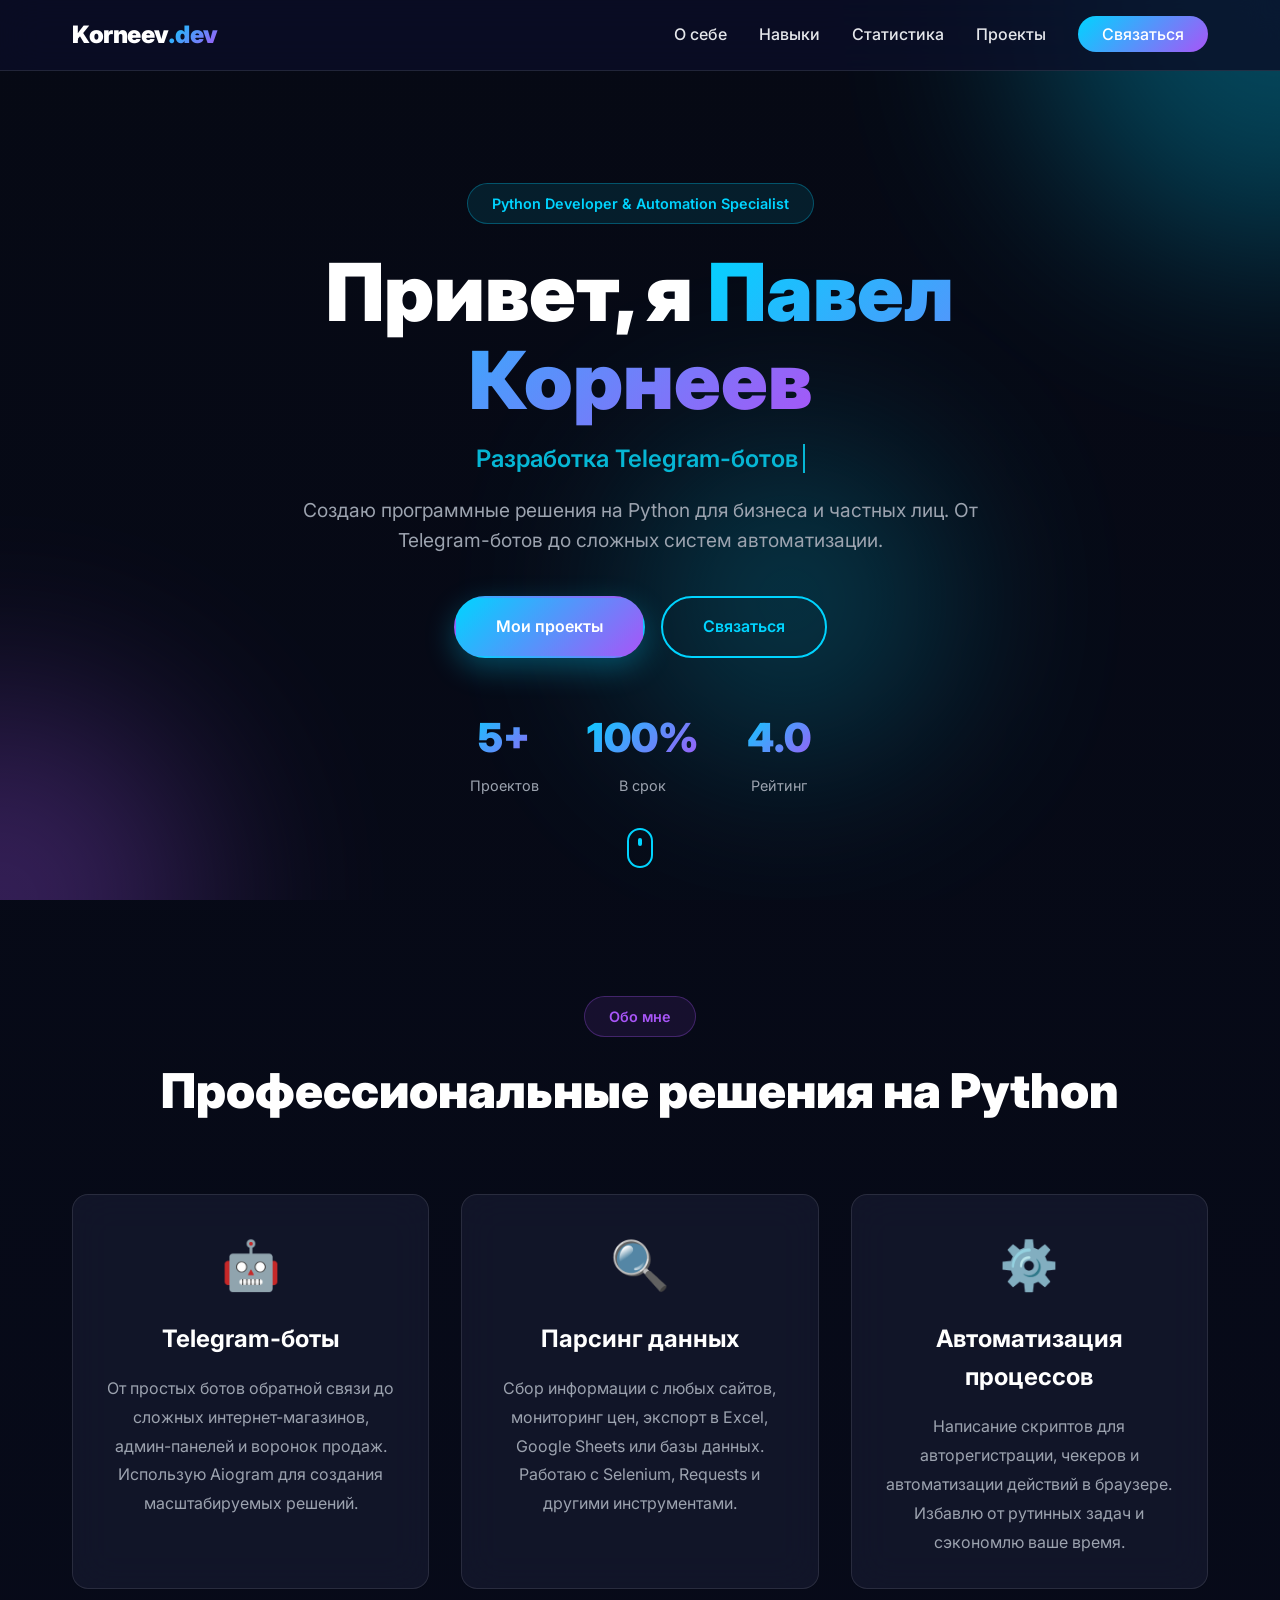
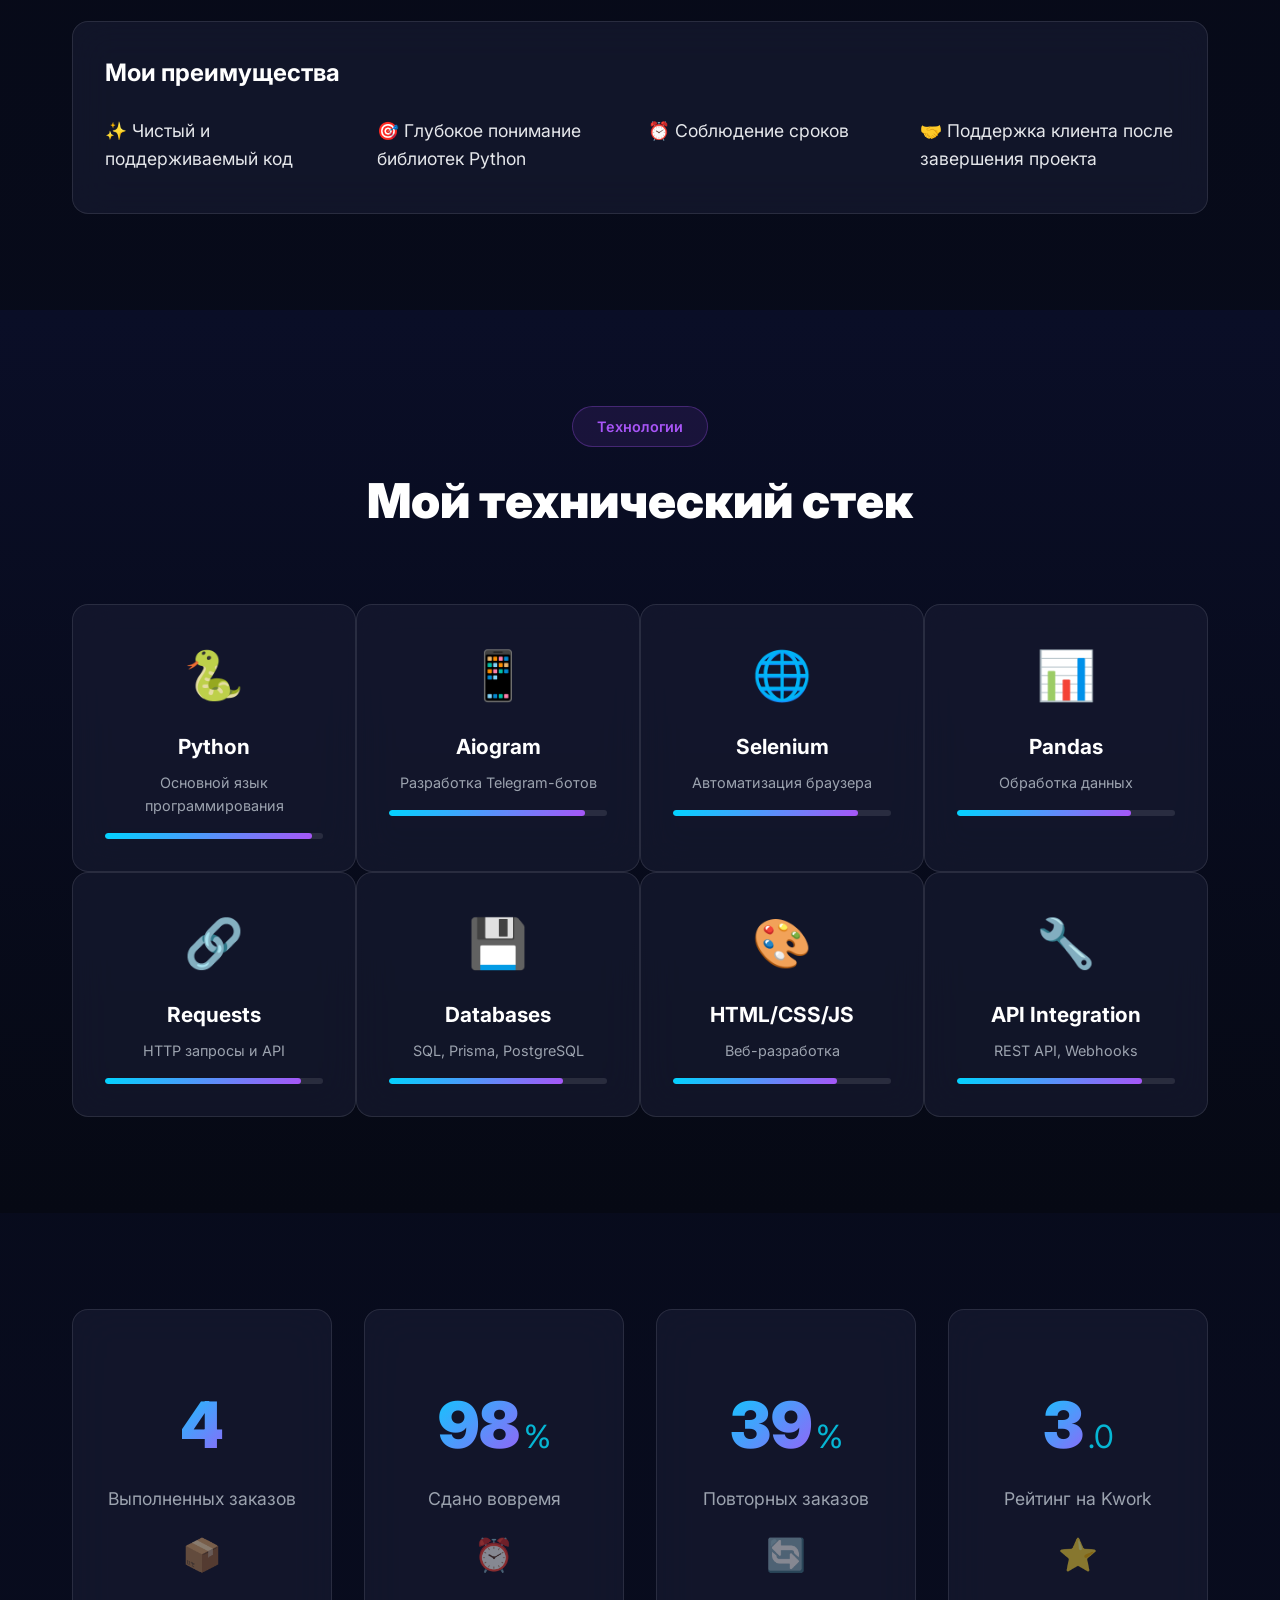
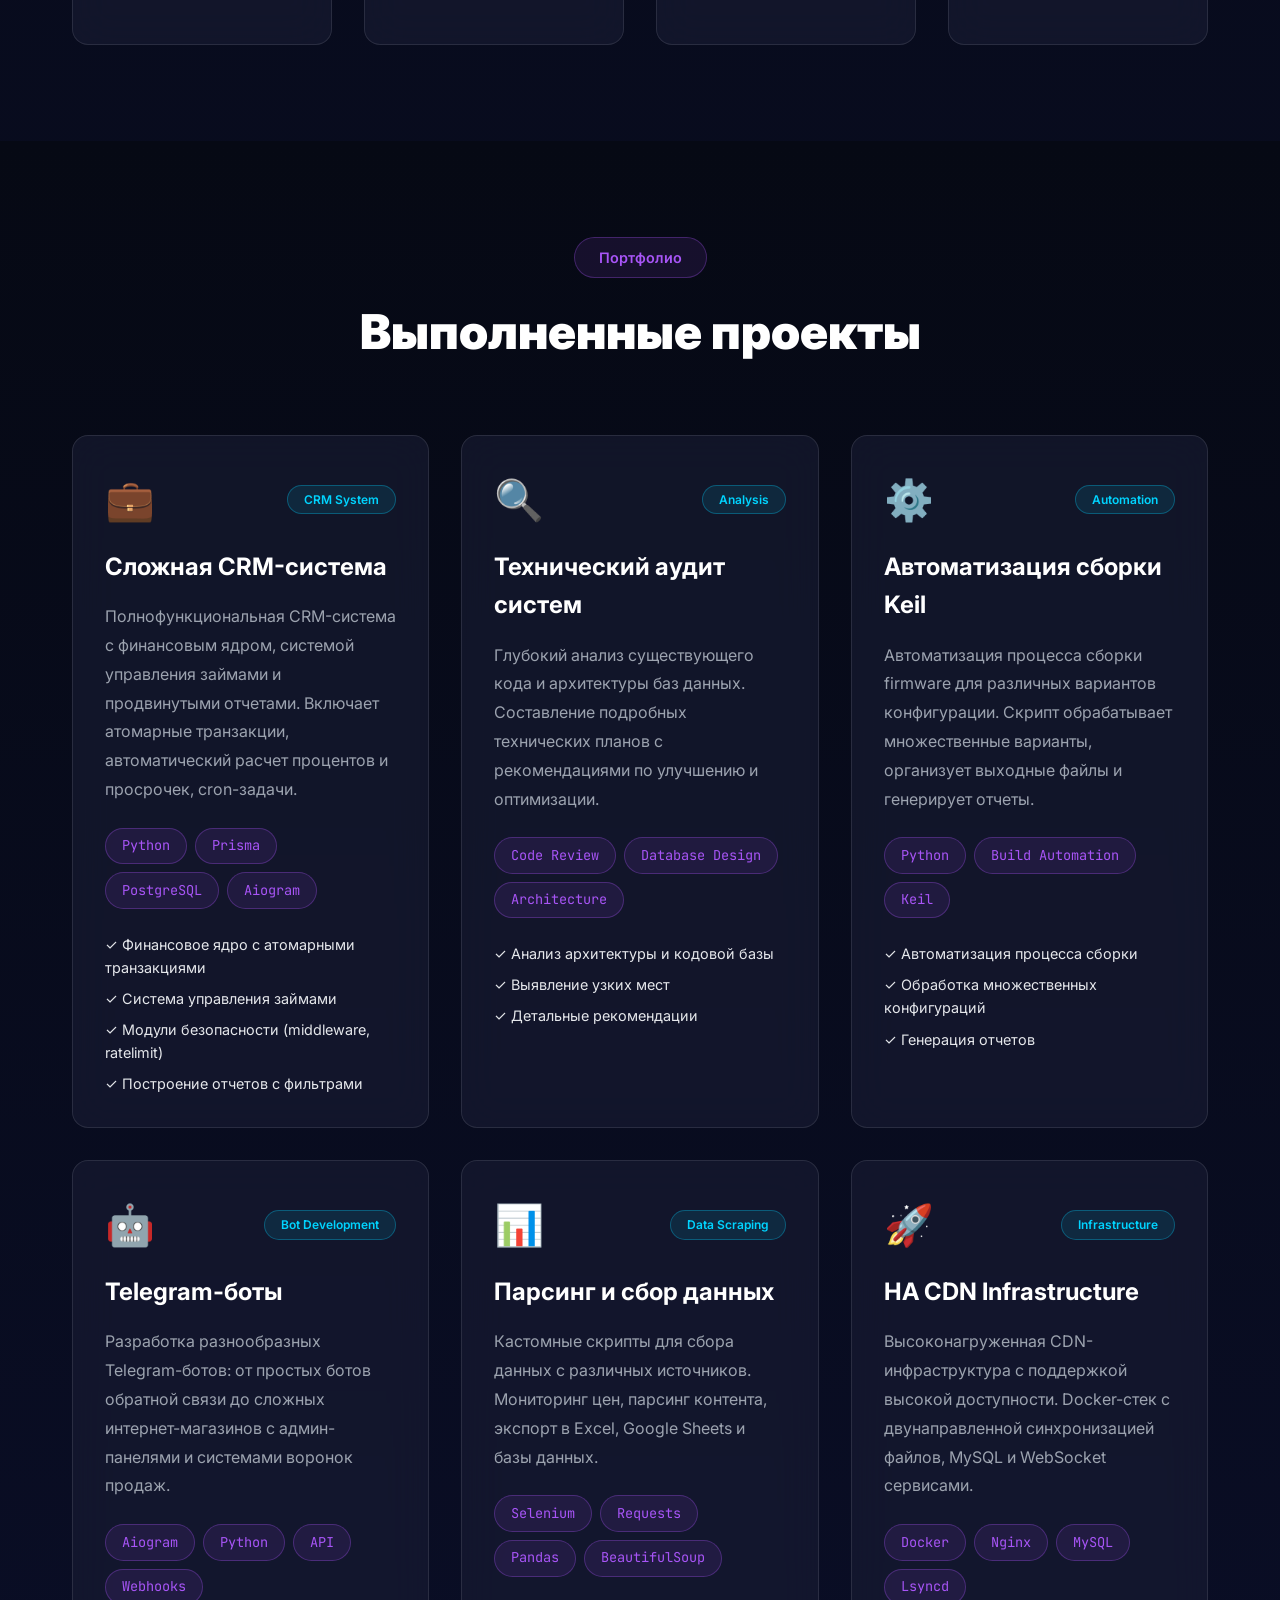
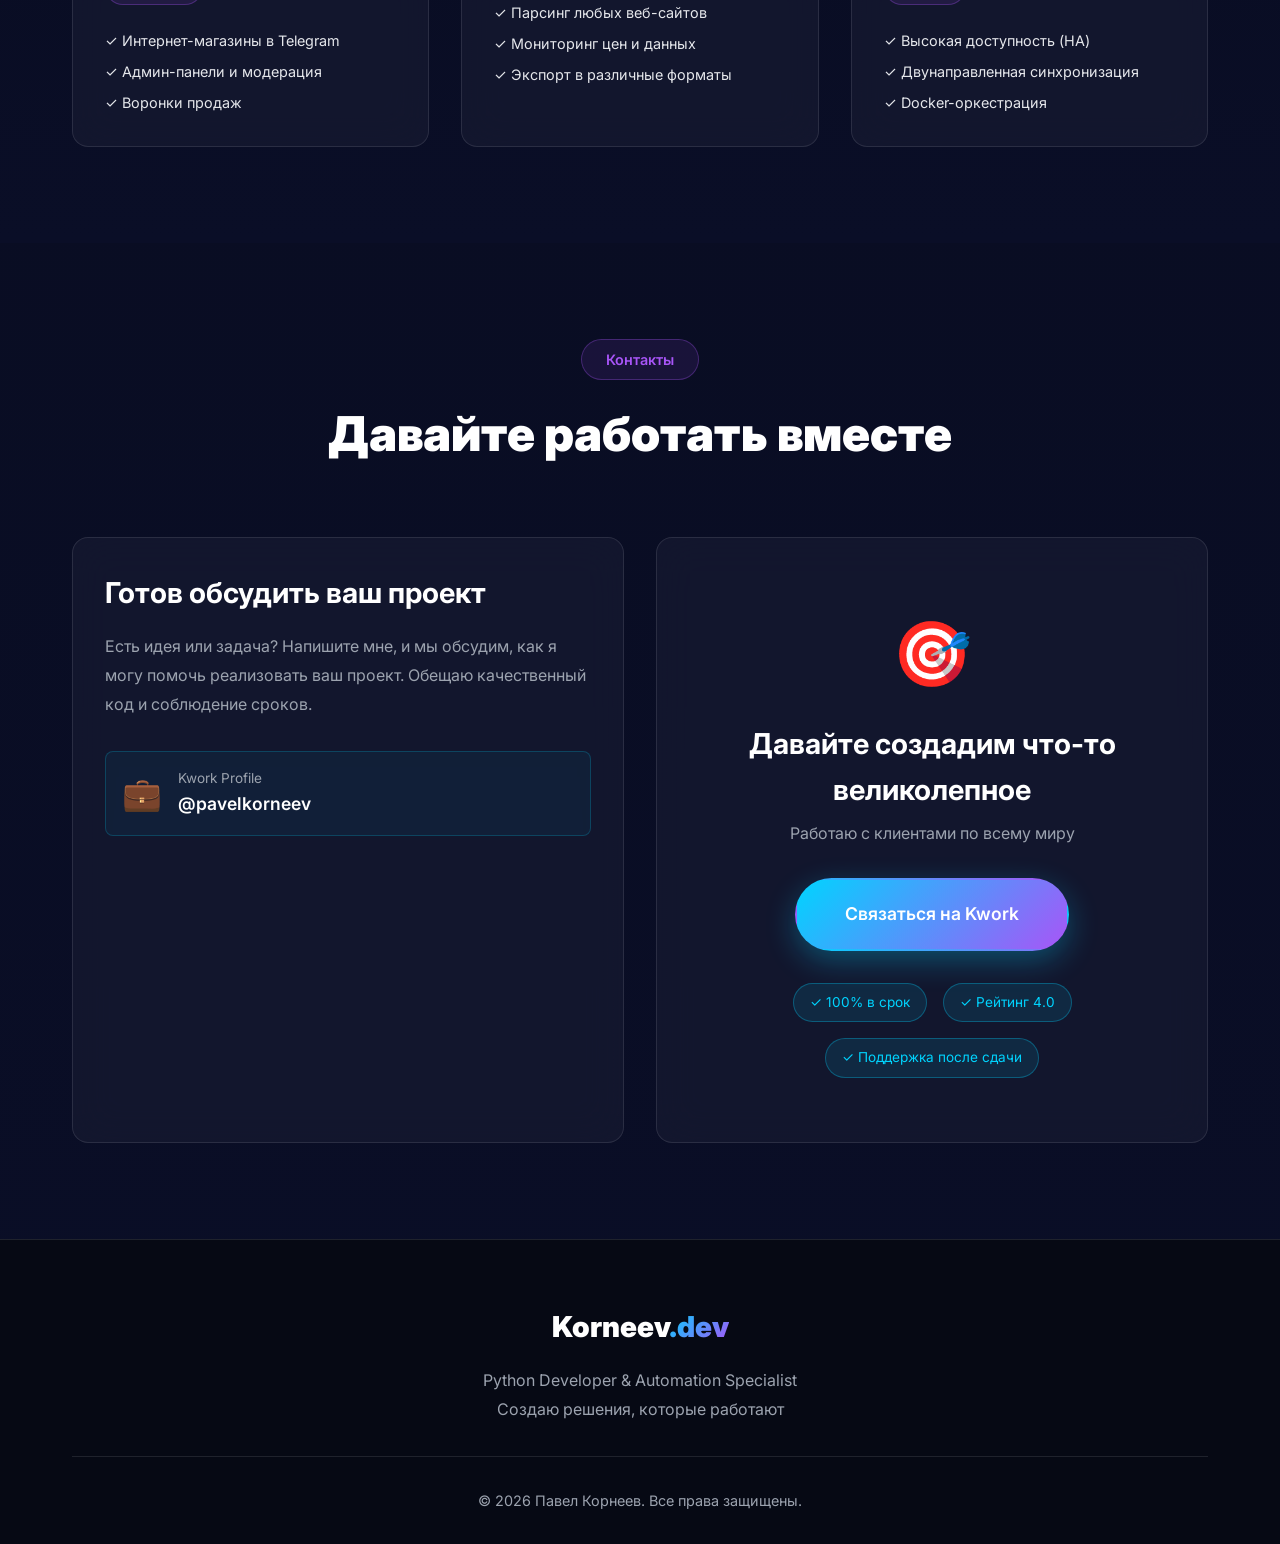
==== commit e729c276: "Update name and Kwork link to Pavel Korneev" ====
--- a/index.html
+++ b/index.html
@@ -3,10 +3,10 @@
 <head>
     <meta charset="UTF-8">
     <meta name="viewport" content="width=device-width, initial-scale=1.0">
-    <meta name="description" content="Георгий Галенс - Python разработчик. Специализируюсь на Telegram-ботах, парсинге данных и автоматизации процессов.">
+    <meta name="description" content="Павел Корнеев - Python разработчик. Специализируюсь на Telegram-ботах, парсинге данных и автоматизации процессов.">
     <meta name="keywords" content="Python, разработка, Telegram боты, парсинг, автоматизация, веб-скрапинг">
-    <meta name="author" content="Георгий Галенс">
-    <title>Георгий Галенс | Python Developer</title>
+    <meta name="author" content="Павел Корнеев">
+    <title>Павел Корнеев | Python Developer</title>
     <link rel="preconnect" href="https://fonts.googleapis.com">
     <link rel="preconnect" href="https://fonts.gstatic.com" crossorigin>
     <link href="https://fonts.googleapis.com/css2?family=Inter:wght@300;400;600;700;900&family=JetBrains+Mono:wght@400;600&display=swap" rel="stylesheet">
@@ -17,7 +17,7 @@
     <nav class="nav">
         <div class="container">
             <div class="nav-content">
-                <a href="#hero" class="logo">Galens<span class="logo-accent">.dev</span></a>
+                <a href="#hero" class="logo">Korneev<span class="logo-accent">.dev</span></a>
                 <button class="mobile-menu-toggle" aria-label="Toggle menu">
                     <span></span>
                     <span></span>
@@ -45,7 +45,7 @@
             <div class="hero-content">
                 <div class="hero-tag">Python Developer & Automation Specialist</div>
                 <h1 class="hero-title">
-                    Привет, я <span class="gradient-text">Георгий Галенс</span>
+                    Привет, я <span class="gradient-text">Павел Корнеев</span>
                 </h1>
                 <p class="hero-subtitle">
                     <span class="typing-text"></span>
@@ -389,11 +389,11 @@
                         реализовать ваш проект. Обещаю качественный код и соблюдение сроков.
                     </p>
                     <div class="contact-info">
-                        <a href="https://kwork.ru/user/galens" target="_blank" class="contact-link">
+                        <a href="https://kwork.ru/user/pavelkorneev" target="_blank" class="contact-link">
                             <div class="contact-icon">💼</div>
                             <div class="contact-details">
                                 <div class="contact-label">Kwork Profile</div>
-                                <div class="contact-value">@galens</div>
+                                <div class="contact-value">@pavelkorneev</div>
                             </div>
                         </a>
                     </div>
@@ -402,7 +402,7 @@
                     <div class="cta-icon">🎯</div>
                     <h3>Давайте создадим что-то великолепное</h3>
                     <p>Работаю с клиентами по всему миру</p>
-                    <a href="https://kwork.ru/user/galens" target="_blank" class="btn btn-primary btn-large">
+                    <a href="https://kwork.ru/user/pavelkorneev" target="_blank" class="btn btn-primary btn-large">
                         Связаться на Kwork
                     </a>
                     <div class="trust-badges">
@@ -419,14 +419,14 @@
     <footer class="footer">
         <div class="container">
             <div class="footer-content">
-                <div class="footer-logo">Galens<span class="logo-accent">.dev</span></div>
+                <div class="footer-logo">Korneev<span class="logo-accent">.dev</span></div>
                 <p class="footer-text">
                     Python Developer & Automation Specialist
                     <br>
                     Создаю решения, которые работают
                 </p>
                 <div class="footer-copyright">
-                    © 2026 Георгий Галенс. Все права защищены.
+                    © 2026 Павел Корнеев. Все права защищены.
                 </div>
             </div>
         </div>
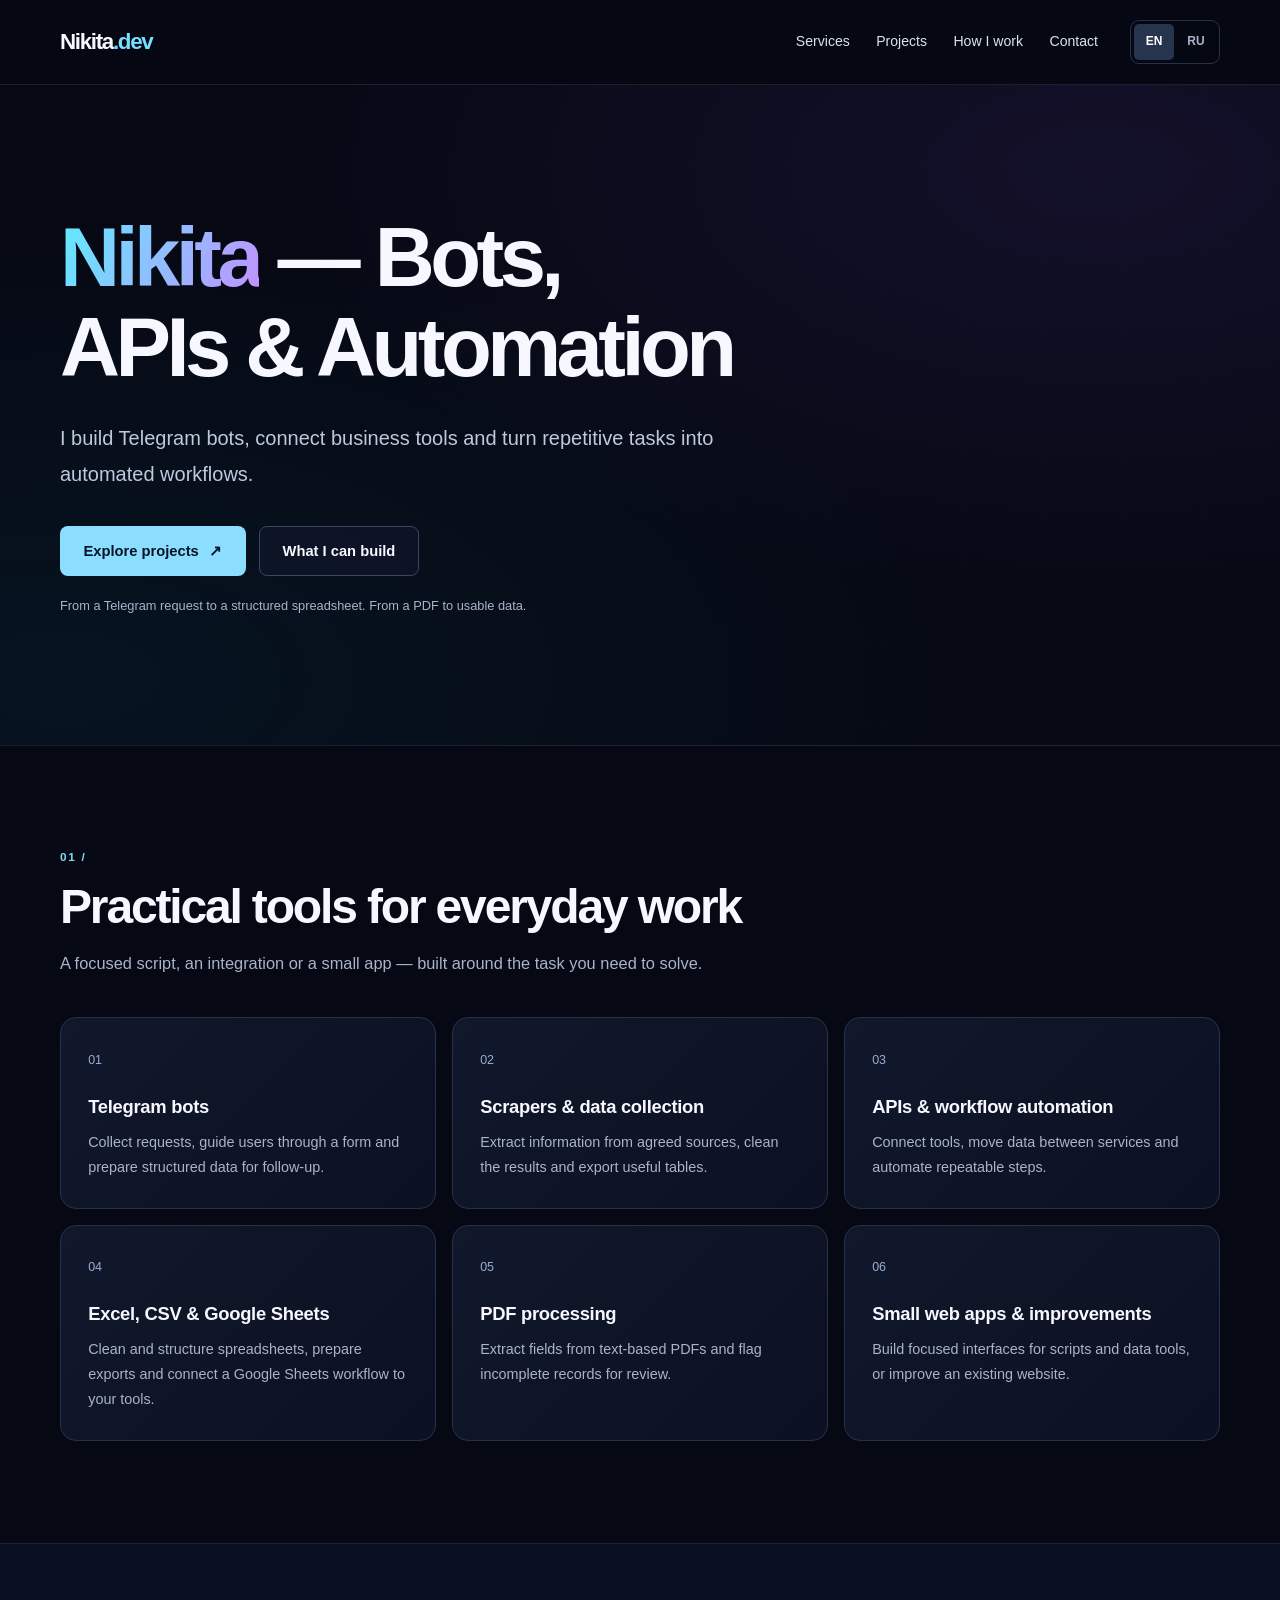
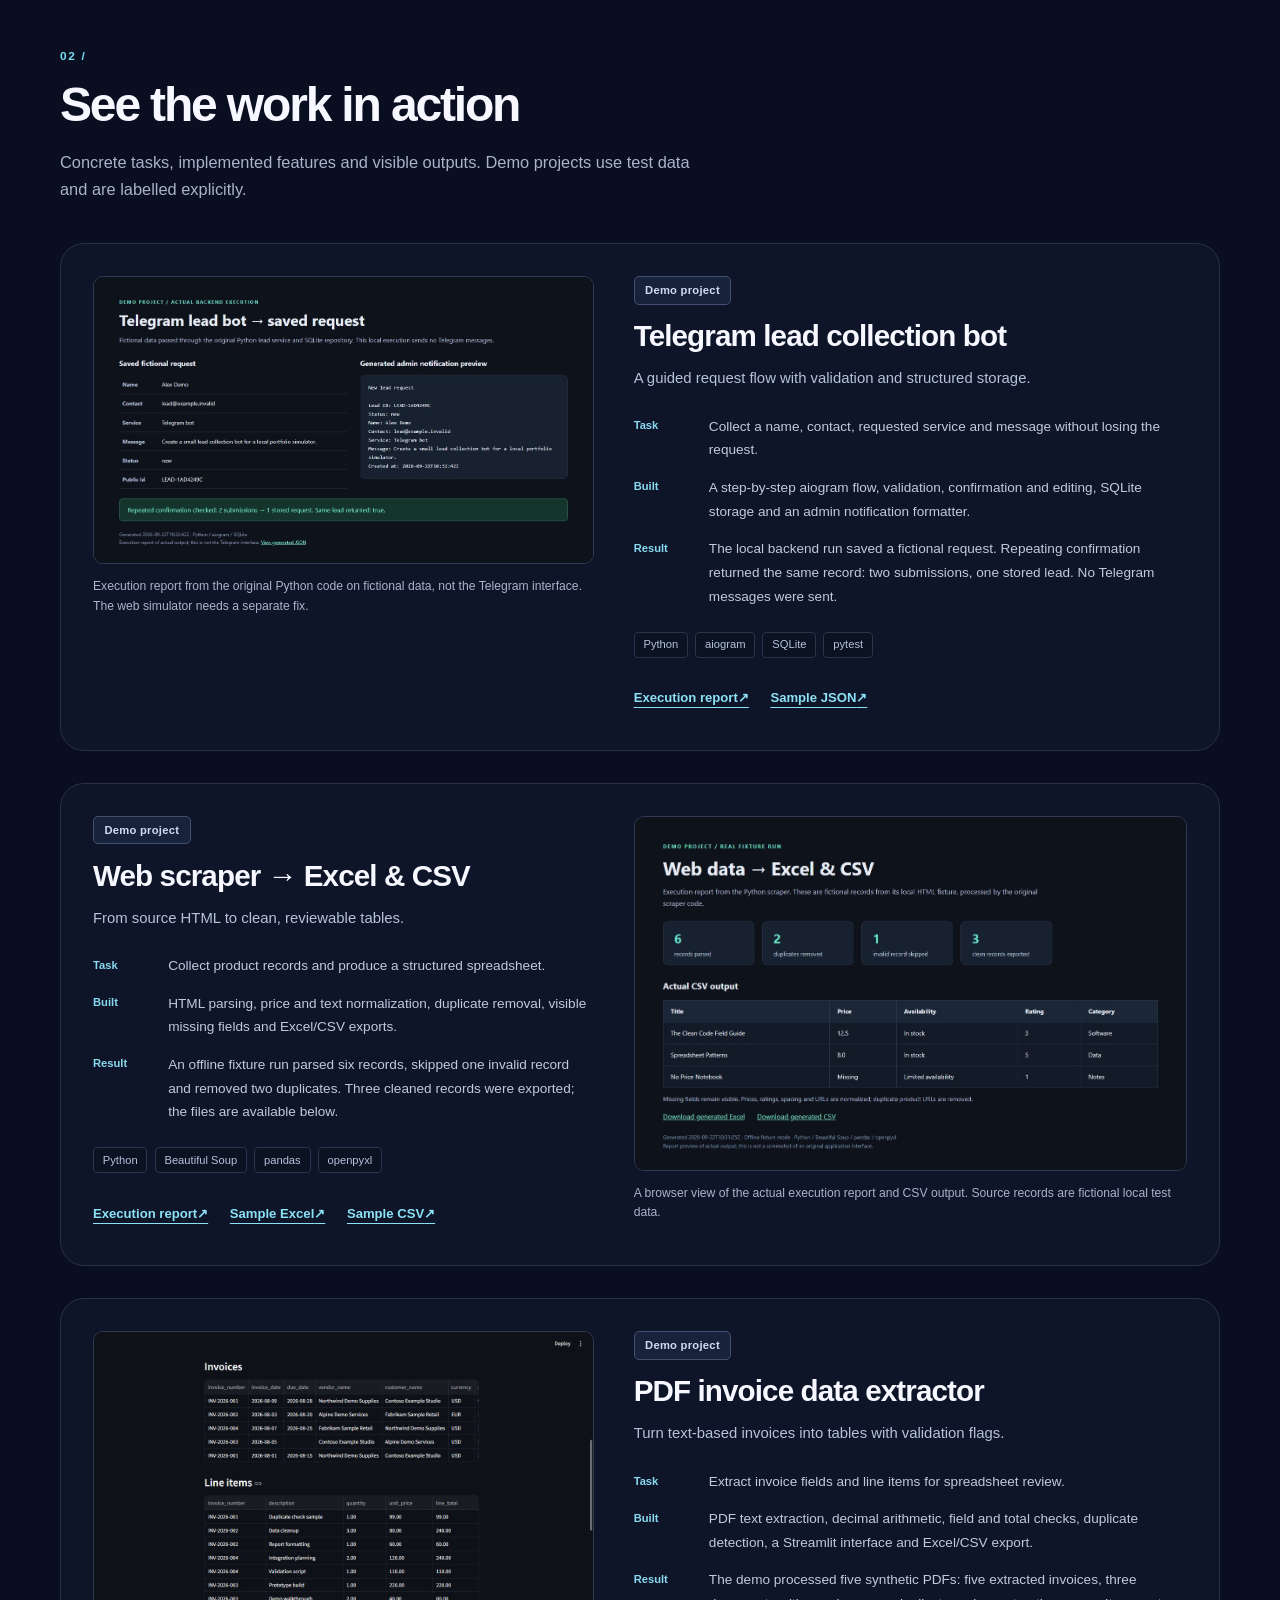
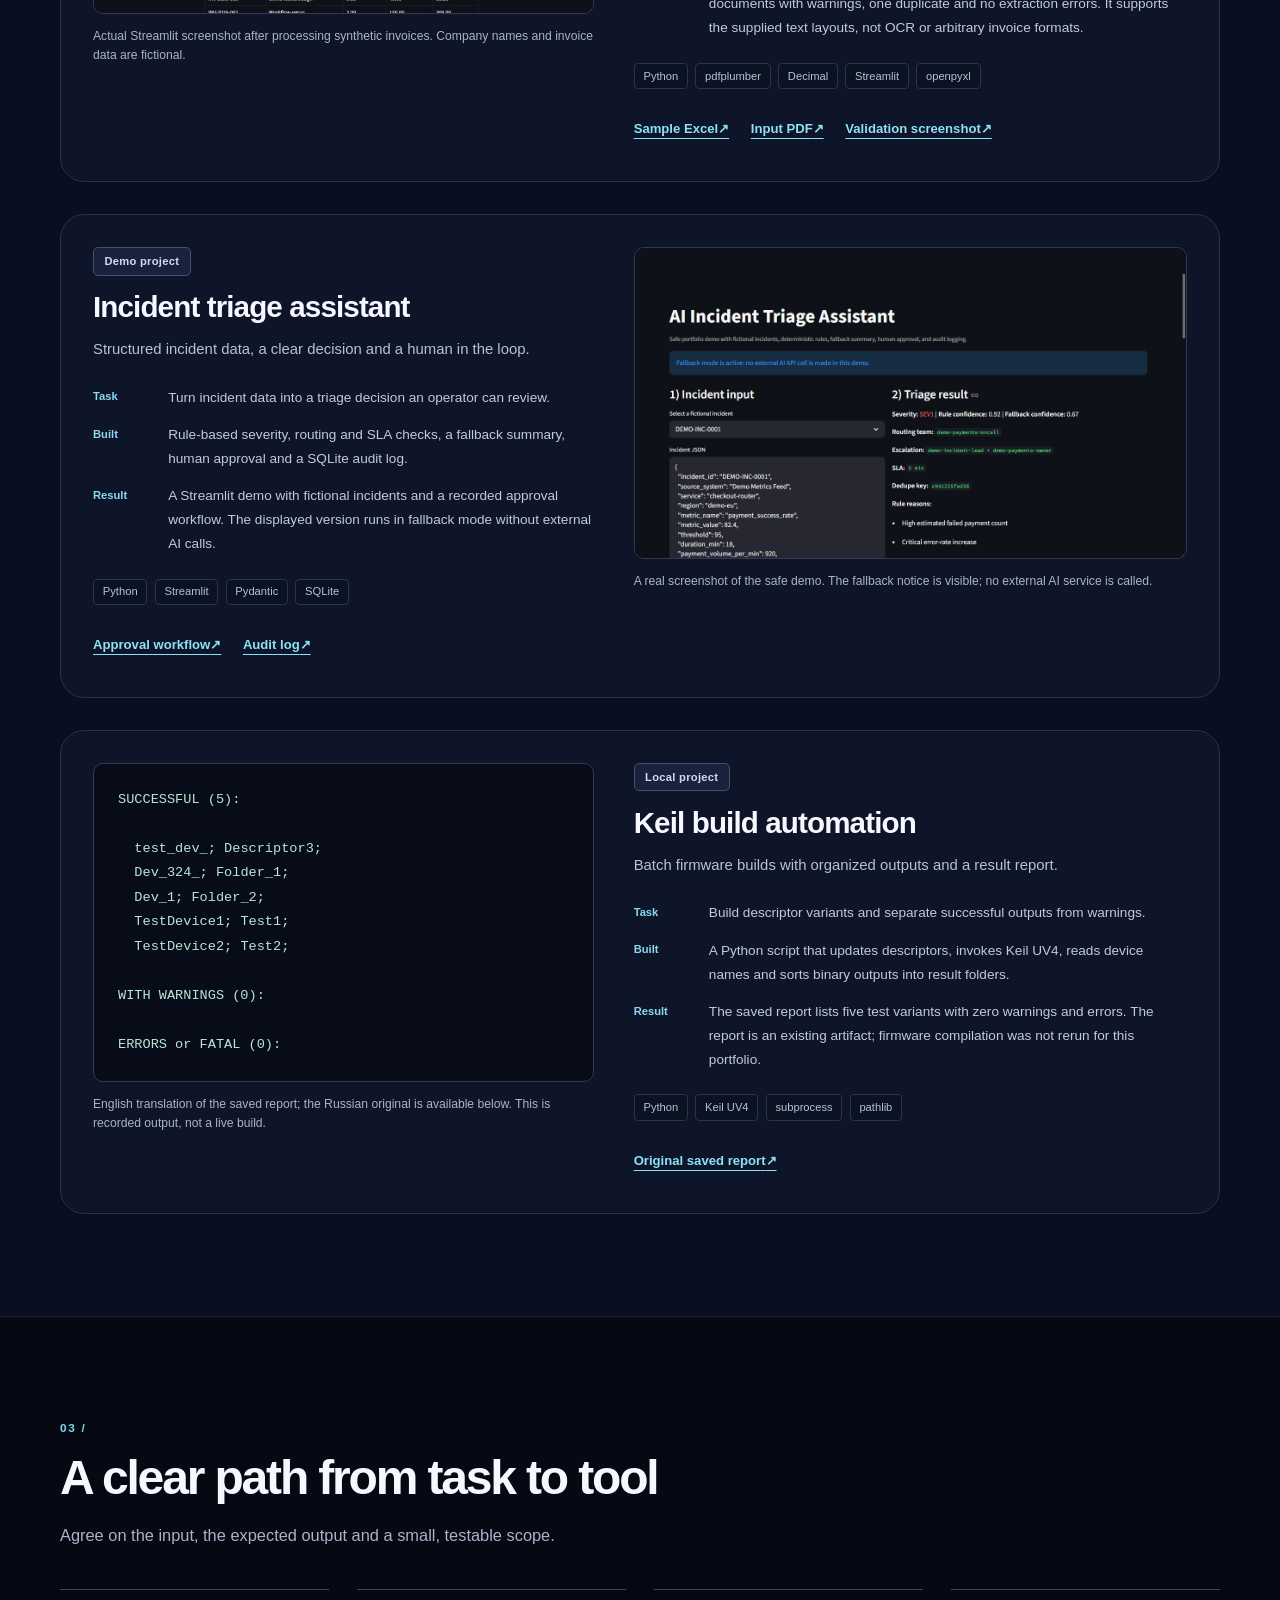
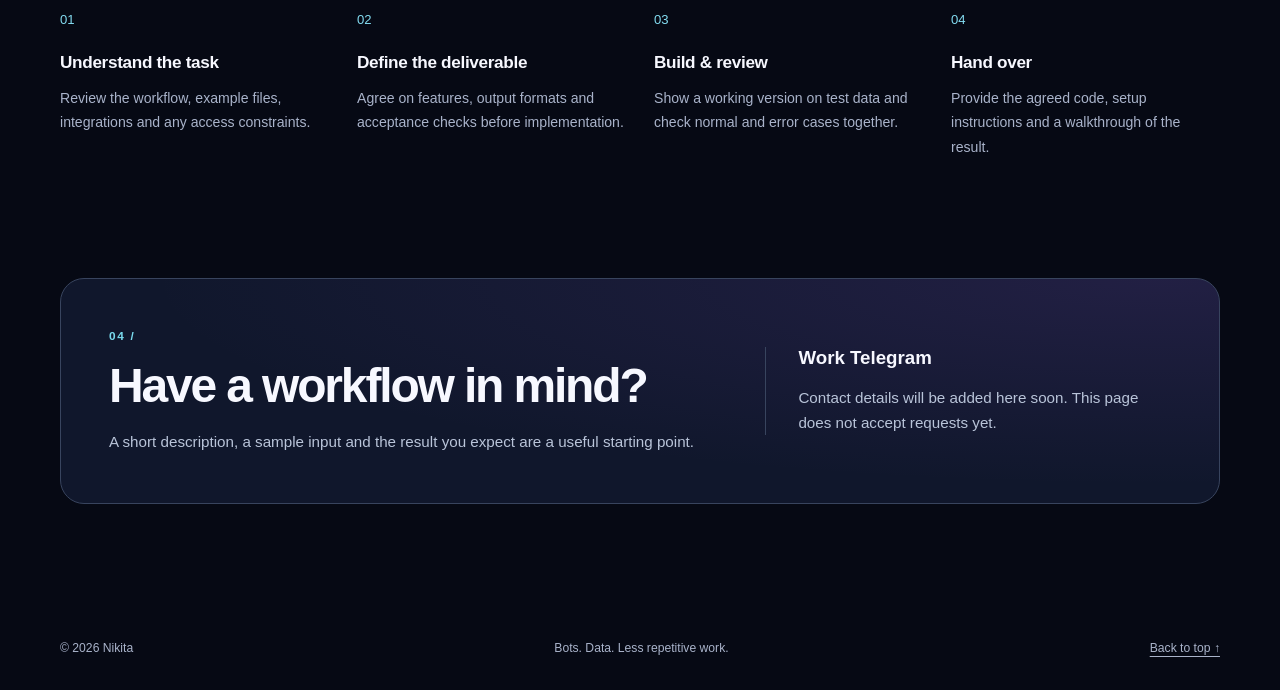
==== commit 3b21bd25: "Refresh Nikita portfolio with bilingual verified project cases" ====
--- a/index.html
+++ b/index.html
@@ -1,444 +1,69 @@
-<!DOCTYPE html>
-<html lang="ru">
+<!doctype html>
+<html lang="en">
 <head>
-    <meta charset="UTF-8">
-    <meta name="viewport" content="width=device-width, initial-scale=1.0">
-    <meta name="description" content="Павел Корнеев - Python разработчик. Специализируюсь на Telegram-ботах, парсинге данных и автоматизации процессов.">
-    <meta name="keywords" content="Python, разработка, Telegram боты, парсинг, автоматизация, веб-скрапинг">
-    <meta name="author" content="Павел Корнеев">
-    <title>Павел Корнеев | Python Developer</title>
-    <link rel="preconnect" href="https://fonts.googleapis.com">
-    <link rel="preconnect" href="https://fonts.gstatic.com" crossorigin>
-    <link href="https://fonts.googleapis.com/css2?family=Inter:wght@300;400;600;700;900&family=JetBrains+Mono:wght@400;600&display=swap" rel="stylesheet">
-    <link rel="stylesheet" href="style.css">
+  <meta charset="utf-8">
+  <meta name="viewport" content="width=device-width, initial-scale=1">
+  <meta name="color-scheme" content="dark">
+  <meta name="description" content="Nikita builds Telegram bots, data scrapers, API integrations and practical automation. Explore working demos with real outputs.">
+  <meta name="keywords" content="Telegram bots, Python, web scraping, API integrations, Excel, CSV, Google Sheets, PDF, automation">
+  <meta name="author" content="Nikita">
+  <meta property="og:title" content="Nikita — Bots, APIs & Automation">
+  <meta property="og:description" content="Telegram bots, data tools and practical automation. Working demos with real outputs.">
+  <meta property="og:type" content="website">
+  <meta property="og:locale" content="en_US">
+  <meta property="og:url" content="https://tipotoper123-lgtm.github.io/portfolio/">
+  <meta name="twitter:card" content="summary">
+  <meta name="twitter:title" content="Nikita — Bots, APIs & Automation">
+  <meta name="twitter:description" content="Telegram bots, data tools and practical automation. Working demos with real outputs.">
+  <title>Nikita — Bots, APIs & Automation</title>
+  <link rel="icon" href="favicon.svg" type="image/svg+xml">
+  <link rel="stylesheet" href="style.css">
+  <script src="config.js" defer></script>
+  <script src="content.js" defer></script>
+  <script src="projects.js" defer></script>
+  <script src="script.js" defer></script>
 </head>
 <body>
-    <!-- Navigation -->
-    <nav class="nav">
-        <div class="container">
-            <div class="nav-content">
-                <a href="#hero" class="logo">Korneev<span class="logo-accent">.dev</span></a>
-                <button class="mobile-menu-toggle" aria-label="Toggle menu">
-                    <span></span>
-                    <span></span>
-                    <span></span>
-                </button>
-                <ul class="nav-menu">
-                    <li><a href="#about">О себе</a></li>
-                    <li><a href="#skills">Навыки</a></li>
-                    <li><a href="#stats">Статистика</a></li>
-                    <li><a href="#projects">Проекты</a></li>
-                    <li><a href="#contact" class="nav-cta">Связаться</a></li>
-                </ul>
-            </div>
-        </div>
+  <a class="skip-link" href="#main" data-i18n="skip">Skip to content</a>
+  <header class="site-header"><div class="container header-inner">
+    <a class="brand" href="#hero" aria-label="Nikita — home" data-i18n-aria="home">Nikita<span>.dev</span></a>
+    <nav id="site-nav" class="site-nav" aria-label="Main navigation" data-i18n-aria="navigation">
+      <a href="#services" data-i18n="navServices">Services</a><a href="#projects" data-i18n="navProjects">Projects</a><a href="#process" data-i18n="navProcess">How I work</a><a href="#contact" data-i18n="navContact">Contact</a>
     </nav>
-
-    <!-- Hero Section -->
-    <section id="hero" class="hero">
-        <div class="hero-background">
-            <div class="gradient-orb orb-1"></div>
-            <div class="gradient-orb orb-2"></div>
-            <div class="gradient-orb orb-3"></div>
-        </div>
-        <div class="container">
-            <div class="hero-content">
-                <div class="hero-tag">Python Developer & Automation Specialist</div>
-                <h1 class="hero-title">
-                    Привет, я <span class="gradient-text">Павел Корнеев</span>
-                </h1>
-                <p class="hero-subtitle">
-                    <span class="typing-text"></span>
-                </p>
-                <div class="hero-description">
-                    Создаю программные решения на Python для бизнеса и частных лиц. 
-                    От Telegram-ботов до сложных систем автоматизации.
-                </div>
-                <div class="hero-actions">
-                    <a href="#projects" class="btn btn-primary">Мои проекты</a>
-                    <a href="#contact" class="btn btn-secondary">Связаться</a>
-                </div>
-                <div class="hero-stats">
-                    <div class="hero-stat">
-                        <div class="hero-stat-value">5+</div>
-                        <div class="hero-stat-label">Проектов</div>
-                    </div>
-                    <div class="hero-stat">
-                        <div class="hero-stat-value">100%</div>
-                        <div class="hero-stat-label">В срок</div>
-                    </div>
-                    <div class="hero-stat">
-                        <div class="hero-stat-value">4.0</div>
-                        <div class="hero-stat-label">Рейтинг</div>
-                    </div>
-                </div>
-            </div>
-        </div>
-        <div class="scroll-indicator">
-            <div class="mouse">
-                <div class="wheel"></div>
-            </div>
-        </div>
-    </section>
-
-    <!-- About Section -->
-    <section id="about" class="about section">
-        <div class="container">
-            <div class="section-header">
-                <span class="section-tag">Обо мне</span>
-                <h2 class="section-title">Профессиональные решения на Python</h2>
-            </div>
-            <div class="about-content">
-                <div class="about-card glass-card">
-                    <div class="about-icon">🤖</div>
-                    <h3>Telegram-боты</h3>
-                    <p>От простых ботов обратной связи до сложных интернет-магазинов, админ-панелей и воронок продаж. Использую Aiogram для создания масштабируемых решений.</p>
-                </div>
-                <div class="about-card glass-card">
-                    <div class="about-icon">🔍</div>
-                    <h3>Парсинг данных</h3>
-                    <p>Сбор информации с любых сайтов, мониторинг цен, экспорт в Excel, Google Sheets или базы данных. Работаю с Selenium, Requests и другими инструментами.</p>
-                </div>
-                <div class="about-card glass-card">
-                    <div class="about-icon">⚙️</div>
-                    <h3>Автоматизация процессов</h3>
-                    <p>Написание скриптов для авторегистрации, чекеров и автоматизации действий в браузере. Избавлю от рутинных задач и сэкономлю ваше время.</p>
-                </div>
-            </div>
-            <div class="about-text glass-card">
-                <h3>Мои преимущества</h3>
-                <ul class="advantages-list">
-                    <li>✨ Чистый и поддерживаемый код</li>
-                    <li>🎯 Глубокое понимание библиотек Python</li>
-                    <li>⏰ Соблюдение сроков</li>
-                    <li>🤝 Поддержка клиента после завершения проекта</li>
-                </ul>
-            </div>
-        </div>
-    </section>
-
-    <!-- Skills Section -->
-    <section id="skills" class="skills section">
-        <div class="container">
-            <div class="section-header">
-                <span class="section-tag">Технологии</span>
-                <h2 class="section-title">Мой технический стек</h2>
-            </div>
-            <div class="skills-grid">
-                <div class="skill-card glass-card" data-category="language">
-                    <div class="skill-icon">🐍</div>
-                    <h3>Python</h3>
-                    <p>Основной язык программирования</p>
-                    <div class="skill-level">
-                        <div class="skill-bar" style="--skill-width: 95%"></div>
-                    </div>
-                </div>
-                <div class="skill-card glass-card" data-category="framework">
-                    <div class="skill-icon">📱</div>
-                    <h3>Aiogram</h3>
-                    <p>Разработка Telegram-ботов</p>
-                    <div class="skill-level">
-                        <div class="skill-bar" style="--skill-width: 90%"></div>
-                    </div>
-                </div>
-                <div class="skill-card glass-card" data-category="tool">
-                    <div class="skill-icon">🌐</div>
-                    <h3>Selenium</h3>
-                    <p>Автоматизация браузера</p>
-                    <div class="skill-level">
-                        <div class="skill-bar" style="--skill-width: 85%"></div>
-                    </div>
-                </div>
-                <div class="skill-card glass-card" data-category="library">
-                    <div class="skill-icon">📊</div>
-                    <h3>Pandas</h3>
-                    <p>Обработка данных</p>
-                    <div class="skill-level">
-                        <div class="skill-bar" style="--skill-width: 80%"></div>
-                    </div>
-                </div>
-                <div class="skill-card glass-card" data-category="library">
-                    <div class="skill-icon">🔗</div>
-                    <h3>Requests</h3>
-                    <p>HTTP запросы и API</p>
-                    <div class="skill-level">
-                        <div class="skill-bar" style="--skill-width: 90%"></div>
-                    </div>
-                </div>
-                <div class="skill-card glass-card" data-category="database">
-                    <div class="skill-icon">💾</div>
-                    <h3>Databases</h3>
-                    <p>SQL, Prisma, PostgreSQL</p>
-                    <div class="skill-level">
-                        <div class="skill-bar" style="--skill-width: 80%"></div>
-                    </div>
-                </div>
-                <div class="skill-card glass-card" data-category="web">
-                    <div class="skill-icon">🎨</div>
-                    <h3>HTML/CSS/JS</h3>
-                    <p>Веб-разработка</p>
-                    <div class="skill-level">
-                        <div class="skill-bar" style="--skill-width: 75%"></div>
-                    </div>
-                </div>
-                <div class="skill-card glass-card" data-category="tool">
-                    <div class="skill-icon">🔧</div>
-                    <h3>API Integration</h3>
-                    <p>REST API, Webhooks</p>
-                    <div class="skill-level">
-                        <div class="skill-bar" style="--skill-width: 85%"></div>
-                    </div>
-                </div>
-            </div>
-        </div>
-    </section>
-
-    <!-- Statistics Section -->
-    <section id="stats" class="stats section">
-        <div class="container">
-            <div class="stats-grid">
-                <div class="stat-card glass-card">
-                    <div class="stat-number" data-target="5">0</div>
-                    <div class="stat-label">Выполненных заказов</div>
-                    <div class="stat-icon">📦</div>
-                </div>
-                <div class="stat-card glass-card">
-                    <div class="stat-number" data-target="100">0</div>
-                    <div class="stat-suffix">%</div>
-                    <div class="stat-label">Сдано вовремя</div>
-                    <div class="stat-icon">⏰</div>
-                </div>
-                <div class="stat-card glass-card">
-                    <div class="stat-number" data-target="40">0</div>
-                    <div class="stat-suffix">%</div>
-                    <div class="stat-label">Повторных заказов</div>
-                    <div class="stat-icon">🔄</div>
-                </div>
-                <div class="stat-card glass-card">
-                    <div class="stat-number" data-target="4">0</div>
-                    <div class="stat-decimal">.0</div>
-                    <div class="stat-label">Рейтинг на Kwork</div>
-                    <div class="stat-icon">⭐</div>
-                </div>
-            </div>
-        </div>
-    </section>
-
-    <!-- Projects Section -->
-    <section id="projects" class="projects section">
-        <div class="container">
-            <div class="section-header">
-                <span class="section-tag">Портфолио</span>
-                <h2 class="section-title">Выполненные проекты</h2>
-            </div>
-            <div class="projects-grid">
-                <div class="project-card glass-card">
-                    <div class="project-header">
-                        <div class="project-icon">💼</div>
-                        <span class="project-tag">CRM System</span>
-                    </div>
-                    <h3 class="project-title">Сложная CRM-система</h3>
-                    <p class="project-description">
-                        Полнофункциональная CRM-система с финансовым ядром, системой управления займами 
-                        и продвинутыми отчетами. Включает атомарные транзакции, автоматический расчет 
-                        процентов и просрочек, cron-задачи.
-                    </p>
-                    <div class="project-tech">
-                        <span class="tech-badge">Python</span>
-                        <span class="tech-badge">Prisma</span>
-                        <span class="tech-badge">PostgreSQL</span>
-                        <span class="tech-badge">Aiogram</span>
-                    </div>
-                    <div class="project-features">
-                        <div class="feature">✓ Финансовое ядро с атомарными транзакциями</div>
-                        <div class="feature">✓ Система управления займами</div>
-                        <div class="feature">✓ Модули безопасности (middleware, ratelimit)</div>
-                        <div class="feature">✓ Построение отчетов с фильтрами</div>
-                    </div>
-                </div>
-
-                <div class="project-card glass-card">
-                    <div class="project-header">
-                        <div class="project-icon">🔍</div>
-                        <span class="project-tag">Analysis</span>
-                    </div>
-                    <h3 class="project-title">Технический аудит систем</h3>
-                    <p class="project-description">
-                        Глубокий анализ существующего кода и архитектуры баз данных. Составление 
-                        подробных технических планов с рекомендациями по улучшению и оптимизации.
-                    </p>
-                    <div class="project-tech">
-                        <span class="tech-badge">Code Review</span>
-                        <span class="tech-badge">Database Design</span>
-                        <span class="tech-badge">Architecture</span>
-                    </div>
-                    <div class="project-features">
-                        <div class="feature">✓ Анализ архитектуры и кодовой базы</div>
-                        <div class="feature">✓ Выявление узких мест</div>
-                        <div class="feature">✓ Детальные рекомендации</div>
-                    </div>
-                </div>
-
-                <div class="project-card glass-card">
-                    <div class="project-header">
-                        <div class="project-icon">⚙️</div>
-                        <span class="project-tag">Automation</span>
-                    </div>
-                    <h3 class="project-title">Автоматизация сборки Keil</h3>
-                    <p class="project-description">
-                        Автоматизация процесса сборки firmware для различных вариантов конфигурации. 
-                        Скрипт обрабатывает множественные варианты, организует выходные файлы и 
-                        генерирует отчеты.
-                    </p>
-                    <div class="project-tech">
-                        <span class="tech-badge">Python</span>
-                        <span class="tech-badge">Build Automation</span>
-                        <span class="tech-badge">Keil</span>
-                    </div>
-                    <div class="project-features">
-                        <div class="feature">✓ Автоматизация процесса сборки</div>
-                        <div class="feature">✓ Обработка множественных конфигураций</div>
-                        <div class="feature">✓ Генерация отчетов</div>
-                    </div>
-                </div>
-
-                <div class="project-card glass-card">
-                    <div class="project-header">
-                        <div class="project-icon">🤖</div>
-                        <span class="project-tag">Bot Development</span>
-                    </div>
-                    <h3 class="project-title">Telegram-боты</h3>
-                    <p class="project-description">
-                        Разработка разнообразных Telegram-ботов: от простых ботов обратной связи 
-                        до сложных интернет-магазинов с админ-панелями и системами воронок продаж.
-                    </p>
-                    <div class="project-tech">
-                        <span class="tech-badge">Aiogram</span>
-                        <span class="tech-badge">Python</span>
-                        <span class="tech-badge">API</span>
-                        <span class="tech-badge">Webhooks</span>
-                    </div>
-                    <div class="project-features">
-                        <div class="feature">✓ Интернет-магазины в Telegram</div>
-                        <div class="feature">✓ Админ-панели и модерация</div>
-                        <div class="feature">✓ Воронки продаж</div>
-                    </div>
-                </div>
-
-                <div class="project-card glass-card">
-                    <div class="project-header">
-                        <div class="project-icon">📊</div>
-                        <span class="project-tag">Data Scraping</span>
-                    </div>
-                    <h3 class="project-title">Парсинг и сбор данных</h3>
-                    <p class="project-description">
-                        Кастомные скрипты для сбора данных с различных источников. Мониторинг цен, 
-                        парсинг контента, экспорт в Excel, Google Sheets и базы данных.
-                    </p>
-                    <div class="project-tech">
-                        <span class="tech-badge">Selenium</span>
-                        <span class="tech-badge">Requests</span>
-                        <span class="tech-badge">Pandas</span>
-                        <span class="tech-badge">BeautifulSoup</span>
-                    </div>
-                    <div class="project-features">
-                        <div class="feature">✓ Парсинг любых веб-сайтов</div>
-                        <div class="feature">✓ Мониторинг цен и данных</div>
-                        <div class="feature">✓ Экспорт в различные форматы</div>
-                    </div>
-                </div>
-
-                <div class="project-card glass-card">
-                    <div class="project-header">
-                        <div class="project-icon">🚀</div>
-                        <span class="project-tag">Infrastructure</span>
-                    </div>
-                    <h3 class="project-title">HA CDN Infrastructure</h3>
-                    <p class="project-description">
-                        Высоконагруженная CDN-инфраструктура с поддержкой высокой доступности. 
-                        Docker-стек с двунаправленной синхронизацией файлов, MySQL и WebSocket сервисами.
-                    </p>
-                    <div class="project-tech">
-                        <span class="tech-badge">Docker</span>
-                        <span class="tech-badge">Nginx</span>
-                        <span class="tech-badge">MySQL</span>
-                        <span class="tech-badge">Lsyncd</span>
-                    </div>
-                    <div class="project-features">
-                        <div class="feature">✓ Высокая доступность (HA)</div>
-                        <div class="feature">✓ Двунаправленная синхронизация</div>
-                        <div class="feature">✓ Docker-оркестрация</div>
-                    </div>
-                </div>
-            </div>
-        </div>
-    </section>
-
-    <!-- Contact Section -->
-    <section id="contact" class="contact section">
-        <div class="container">
-            <div class="section-header">
-                <span class="section-tag">Контакты</span>
-                <h2 class="section-title">Давайте работать вместе</h2>
-            </div>
-            <div class="contact-content">
-                <div class="contact-text glass-card">
-                    <h3>Готов обсудить ваш проект</h3>
-                    <p>
-                        Есть идея или задача? Напишите мне, и мы обсудим, как я могу помочь 
-                        реализовать ваш проект. Обещаю качественный код и соблюдение сроков.
-                    </p>
-                    <div class="contact-info">
-                        <a href="https://kwork.ru/user/pavelkorneev" target="_blank" class="contact-link">
-                            <div class="contact-icon">💼</div>
-                            <div class="contact-details">
-                                <div class="contact-label">Kwork Profile</div>
-                                <div class="contact-value">@pavelkorneev</div>
-                            </div>
-                        </a>
-                    </div>
-                </div>
-                <div class="contact-cta glass-card">
-                    <div class="cta-icon">🎯</div>
-                    <h3>Давайте создадим что-то великолепное</h3>
-                    <p>Работаю с клиентами по всему миру</p>
-                    <a href="https://kwork.ru/user/pavelkorneev" target="_blank" class="btn btn-primary btn-large">
-                        Связаться на Kwork
-                    </a>
-                    <div class="trust-badges">
-                        <div class="badge">✓ 100% в срок</div>
-                        <div class="badge">✓ Рейтинг 4.0</div>
-                        <div class="badge">✓ Поддержка после сдачи</div>
-                    </div>
-                </div>
-            </div>
-        </div>
-    </section>
-
-    <!-- Footer -->
-    <footer class="footer">
-        <div class="container">
-            <div class="footer-content">
-                <div class="footer-logo">Korneev<span class="logo-accent">.dev</span></div>
-                <p class="footer-text">
-                    Python Developer & Automation Specialist
-                    <br>
-                    Создаю решения, которые работают
-                </p>
-                <div class="footer-copyright">
-                    © 2026 Павел Корнеев. Все права защищены.
-                </div>
-            </div>
-        </div>
-    </footer>
-
-    <!-- Scroll to Top Button -->
-    <button class="scroll-top" aria-label="Scroll to top">
-        <svg width="24" height="24" viewBox="0 0 24 24" fill="none" stroke="currentColor" stroke-width="2">
-            <polyline points="18 15 12 9 6 15"></polyline>
-        </svg>
-    </button>
-
-    <script src="script.js"></script>
+    <div class="header-controls"><div class="language-switch" role="group" aria-label="Language" data-i18n-aria="language" hidden><button type="button" data-lang="en" lang="en" aria-label="English" aria-pressed="true">EN</button><button type="button" data-lang="ru" lang="ru" aria-label="Русский" aria-pressed="false">RU</button></div><button type="button" class="menu-toggle" aria-controls="site-nav" aria-expanded="false" aria-label="Open menu" hidden><span data-i18n="menu">Menu</span><span aria-hidden="true">☰</span></button></div>
+  </div></header>
+  <main id="main" tabindex="-1">
+    <section id="hero" class="hero" aria-labelledby="hero-title"><div class="container"><div class="hero-content">
+      <h1 id="hero-title"><span class="gradient-text" data-i18n="name">Nikita</span><span data-i18n="heroTitle"> — Bots, APIs & Automation</span></h1>
+      <p class="hero-lead" data-i18n="heroLead">I build Telegram bots, connect business tools and turn repetitive tasks into automated workflows.</p>
+      <div class="hero-actions"><a class="button button-primary" href="#projects"><span data-i18n="viewProjects">Explore projects</span><span aria-hidden="true">↗</span></a><a class="button button-secondary" href="#services" data-i18n="exploreServices">What I can build</a></div>
+      <p class="hero-note" data-i18n="heroNote">From a Telegram request to a structured spreadsheet. From a PDF to usable data.</p>
+    </div></div></section>
+    <section id="services" class="section" aria-labelledby="services-title"><div class="container">
+      <div class="section-heading"><span class="section-number" aria-hidden="true">01 /</span><h2 id="services-title" data-i18n="servicesTitle">Practical tools for everyday work</h2><p data-i18n="servicesIntro">A focused script, an integration or a small app — built around the task you need to solve.</p></div>
+      <div class="services-grid">
+        <article class="service"><span class="service-number" aria-hidden="true">01</span><h3 data-i18n="service1Title">Telegram bots</h3><p data-i18n="service1Text">Collect requests, guide users through a form and prepare structured data for follow-up.</p></article>
+        <article class="service"><span class="service-number" aria-hidden="true">02</span><h3 data-i18n="service2Title">Scrapers & data collection</h3><p data-i18n="service2Text">Extract information from agreed sources, clean the results and export useful tables.</p></article>
+        <article class="service"><span class="service-number" aria-hidden="true">03</span><h3 data-i18n="service3Title">APIs & workflow automation</h3><p data-i18n="service3Text">Connect tools, move data between services and automate repeatable steps.</p></article>
+        <article class="service"><span class="service-number" aria-hidden="true">04</span><h3 data-i18n="service4Title">Excel, CSV & Google Sheets</h3><p data-i18n="service4Text">Clean and structure spreadsheets, prepare exports and connect a Google Sheets workflow to your tools.</p></article>
+        <article class="service"><span class="service-number" aria-hidden="true">05</span><h3 data-i18n="service5Title">PDF processing</h3><p data-i18n="service5Text">Extract fields from text-based PDFs and flag incomplete records for review.</p></article>
+        <article class="service"><span class="service-number" aria-hidden="true">06</span><h3 data-i18n="service6Title">Small web apps & improvements</h3><p data-i18n="service6Text">Build focused interfaces for scripts and data tools, or improve an existing website.</p></article>
+      </div>
+    </div></section>
+    <section id="projects" class="section" aria-labelledby="projects-title"><div class="container">
+      <div class="section-heading"><span class="section-number" aria-hidden="true">02 /</span><h2 id="projects-title" data-i18n="projectsTitle">See the work in action</h2><p data-i18n="projectsIntro">Concrete tasks, implemented features and visible outputs. Demo projects use test data and are labelled explicitly.</p></div>
+      <div class="project-list" id="project-list"></div>
+      <noscript><p>Enable JavaScript to view the bilingual project catalogue and change language. The portfolio uses no analytics or contact form.</p></noscript>
+    </div></section>
+    <section id="process" class="section" aria-labelledby="process-title"><div class="container">
+      <div class="section-heading"><span class="section-number" aria-hidden="true">03 /</span><h2 id="process-title" data-i18n="processTitle">A clear path from task to tool</h2><p data-i18n="processIntro">Agree on the input, the expected output and a small, testable scope.</p></div>
+      <ol class="process-list"><li><h3 data-i18n="process1Title">Understand the task</h3><p data-i18n="process1Text">Review the workflow, example files, integrations and any access constraints.</p></li><li><h3 data-i18n="process2Title">Define the deliverable</h3><p data-i18n="process2Text">Agree on features, output formats and acceptance checks before implementation.</p></li><li><h3 data-i18n="process3Title">Build & review</h3><p data-i18n="process3Text">Show a working version on test data and check normal and error cases together.</p></li><li><h3 data-i18n="process4Title">Hand over</h3><p data-i18n="process4Text">Provide the agreed code, setup instructions and a walkthrough of the result.</p></li></ol>
+    </div></section>
+    <section id="contact" class="section" aria-labelledby="contact-title"><div class="container contact-panel">
+      <div><span class="section-number" aria-hidden="true">04 /</span><h2 id="contact-title" data-i18n="contactTitle">Have a workflow in mind?</h2><p data-i18n="contactIntro">A short description, a sample input and the result you expect are a useful starting point.</p></div>
+      <div class="contact-details"><h3 data-i18n="contactChannel">Work Telegram</h3><p id="contact-status" class="contact-status" data-i18n="contactPending">Contact details will be added here soon. This page does not accept requests yet.</p><a id="telegram-link" class="button button-primary" hidden rel="noopener noreferrer" target="_blank"></a></div>
+    </div></section>
+  </main>
+  <footer class="site-footer"><div class="container footer-inner"><p>© <span id="year">2026</span> <span data-i18n="name">Nikita</span></p><p data-i18n="footerText">Bots. Data. Less repetitive work.</p><a href="#hero" data-i18n="backTop">Back to top ↑</a></div></footer>
 </body>
 </html>
--- a/style.css
+++ b/style.css
@@ -1,973 +1,275 @@
-/* ===================================
-   Reset & Base Styles
-   =================================== */
-*, *::before, *::after {
-    margin: 0;
-    padding: 0;
-    box-sizing: border-box;
-}
-
+/* Nikita — portfolio. The original navy, cyan and purple palette is retained. */
 :root {
-    /* Colors */
+    color-scheme: dark;
+    --bg-darker: #060914;
     --bg-dark: #0a0e27;
-    --bg-darker: #060914;
-    --bg-card: rgba(26, 29, 53, 0.6);
+    --bg-card: #10162a;
     --accent-blue: #00d4ff;
     --accent-purple: #a855f7;
-    --accent-cyan: #06b6d4;
-    --text-primary: #ffffff;
-    --text-secondary: #e5e7eb;
-    --text-muted: #9ca3af;
-    
-    /* Gradients */
-    --gradient-primary: linear-gradient(135deg, var(--accent-blue), var(--accent-purple));
-    --gradient-accent: linear-gradient(135deg, var(--accent-cyan), var(--accent-blue));
-    --gradient-bg: linear-gradient(180deg, var(--bg-darker) 0%, var(--bg-dark) 100%);
-    
-    /* Spacing */
+    --text-primary: #f7f8ff;
+    --text-secondary: #dce1ee;
+    --text-muted: #a9b3ca;
+    --border: #283149;
+    --gradient-primary: linear-gradient(115deg, #67e5ff 8%, #bd95ff 95%);
     --spacing-xs: 0.5rem;
     --spacing-sm: 1rem;
     --spacing-md: 2rem;
     --spacing-lg: 4rem;
     --spacing-xl: 6rem;
-    
-    /* Typography */
     --font-primary: 'Inter', -apple-system, BlinkMacSystemFont, 'Segoe UI', sans-serif;
-    --font-mono: 'JetBrains Mono', 'Courier New', monospace;
-    
-    /* Border Radius */
     --radius-sm: 8px;
     --radius-md: 16px;
     --radius-lg: 24px;
-    
-    /* Transitions */
-    --transition-fast: 0.2s ease;
-    --transition-normal: 0.3s ease;
-    --transition-slow: 0.5s ease;
-}
-
-html {
-    scroll-behavior: smooth;
-    overflow-x: hidden;
-}
-
+}
+
+*, *::before, *::after { box-sizing: border-box; }
+html { scroll-behavior: smooth; scroll-padding-top: 7rem; }
 body {
+    margin: 0;
+    min-width: 280px;
+    background: var(--bg-darker);
+    color: var(--text-secondary);
     font-family: var(--font-primary);
-    background: var(--gradient-bg);
-    color: var(--text-secondary);
-    line-height: 1.6;
-    overflow-x: hidden;
-    min-height: 100vh;
-}
-
-.container {
-    max-width: 1200px;
-    margin: 0 auto;
-    padding: 0 var(--spacing-md);
-}
-
-/* Custom Scrollbar */
-::-webkit-scrollbar {
-    width: 10px;
-}
-
-::-webkit-scrollbar-track {
-    background: var(--bg-darker);
-}
-
-::-webkit-scrollbar-thumb {
-    background: var(--gradient-primary);
+    font-size: 1rem;
+    line-height: 1.65;
+    -webkit-font-smoothing: antialiased;
+}
+button, input, textarea { font: inherit; }
+button, a { -webkit-tap-highlight-color: transparent; }
+button { cursor: pointer; }
+a { color: inherit; }
+img { display: block; max-width: 100%; }
+h1, h2, h3, p, ol, ul, dl, dd, figure { margin: 0; }
+h1, h2, h3 { color: var(--text-primary); line-height: 1.16; text-wrap: balance; }
+[hidden] { display: none !important; }
+section[id], article[id] { scroll-margin-top: 0; }
+::selection { background: #524689; color: #fff; }
+:focus-visible { outline: 3px solid var(--accent-blue); outline-offset: 5px; }
+.container { width: min(100% - 4rem, 1160px); margin-inline: auto; }
+.skip-link {
+    position: fixed;
+    z-index: 100;
+    top: 1rem;
+    left: 1rem;
+    padding: 0.7rem 1rem;
+    border-radius: var(--radius-sm);
+    background: var(--accent-blue);
+    color: var(--bg-darker);
+    font-weight: 700;
+    transform: translateY(-200%);
+}
+.skip-link:focus { transform: translateY(0); }
+
+/* Navigation */
+.site-header {
+    position: sticky;
+    z-index: 30;
+    top: 0;
+    border-bottom: 1px solid rgba(169, 179, 202, 0.14);
+    background: rgba(6, 9, 20, 0.94);
+    backdrop-filter: blur(18px);
+}
+.header-inner { min-height: 84px; display: flex; align-items: center; gap: 2rem; }
+.brand { flex-shrink: 0; font-size: 1.4rem; font-weight: 800; letter-spacing: -0.06em; color: var(--text-primary); text-decoration: none; }
+.brand span { color: #76dfff; }
+.site-nav { display: flex; align-items: center; justify-content: flex-end; gap: 1.65rem; margin-left: auto; }
+.site-nav a { padding-block: 0.7rem; font-size: 0.88rem; font-weight: 500; text-decoration: none; }
+.site-nav a:hover { color: #76dfff; }
+.header-controls { display: flex; align-items: center; gap: 0.8rem; }
+.language-switch { display: flex; padding: 3px; border: 1px solid var(--border); border-radius: 9px; gap: 2px; }
+.language-switch button {
+    min-width: 40px;
+    min-height: 36px;
+    padding: 0.35rem 0.55rem;
+    border: 0;
     border-radius: 5px;
-}
-
-::-webkit-scrollbar-thumb:hover {
-    background: var(--accent-purple);
-}
-
-/* ===================================
-   Navigation
-   =================================== */
-.nav {
-    position: fixed;
-    top: 0;
-    left: 0;
-    right: 0;
-    z-index: 1000;
-    background: rgba(10, 14, 39, 0.8);
-    backdrop-filter: blur(20px);
-    border-bottom: 1px solid rgba(255, 255, 255, 0.1);
-    padding: 1rem 0;
-    transition: var(--transition-normal);
-}
-
-.nav-content {
-    display: flex;
-    justify-content: space-between;
-    align-items: center;
-}
-
-.logo {
-    font-size: 1.5rem;
-    font-weight: 900;
-    color: var(--text-primary);
-    text-decoration: none;
-    letter-spacing: -0.5px;
-}
-
-.logo-accent {
-    background: var(--gradient-primary);
-    -webkit-background-clip: text;
-    -webkit-text-fill-color: transparent;
-    background-clip: text;
-}
-
-.nav-menu {
-    display: flex;
-    gap: 2rem;
-    list-style: none;
-    align-items: center;
-}
-
-.nav-menu a {
-    color: var(--text-secondary);
-    text-decoration: none;
-    font-weight: 500;
-    transition: var(--transition-fast);
-    position: relative;
-}
-
-.nav-menu a::after {
-    content: '';
-    position: absolute;
-    bottom: -5px;
-    left: 0;
-    width: 0;
-    height: 2px;
-    background: var(--gradient-primary);
-    transition: var(--transition-normal);
-}
-
-.nav-menu a:hover {
-    color: var(--text-primary);
-}
-
-.nav-menu a:hover::after {
-    width: 100%;
-}
-
-.nav-cta {
-    background: var(--gradient-primary);
-    padding: 0.5rem 1.5rem;
-    border-radius: 50px;
-    color: var(--text-primary) !important;
-}
-
-.nav-cta::after {
-    display: none;
-}
-
-.mobile-menu-toggle {
-    display: none;
-    flex-direction: column;
-    gap: 5px;
-    background: none;
-    border: none;
-    cursor: pointer;
-}
-
-.mobile-menu-toggle span {
-    width: 25px;
-    height: 2px;
-    background: var(--text-primary);
-    transition: var(--transition-fast);
-}
-
-/* ===================================
-   Glass Card Effect
-   =================================== */
-.glass-card {
-    background: var(--bg-card);
-    backdrop-filter: blur(20px);
-    border: 1px solid rgba(255, 255, 255, 0.1);
-    border-radius: var(--radius-md);
-    padding: var(--spacing-md);
-    transition: var(--transition-normal);
-}
-
-.glass-card:hover {
-    border-color: rgba(0, 212, 255, 0.3);
-    transform: translateY(-5px);
-    box-shadow: 0 20px 40px rgba(0, 212, 255, 0.1);
-}
-
-/* ===================================
-   Hero Section
-   =================================== */
+    background: transparent;
+    color: var(--text-muted);
+    font-size: 0.75rem;
+    font-weight: 700;
+}
+.language-switch button:hover { color: var(--text-primary); background: #172039; }
+.language-switch button[aria-pressed='true'] { background: #26344e; color: #fff; }
+.menu-toggle { display: none; min-height: 44px; min-width: 44px; border: 1px solid var(--border); border-radius: 8px; color: var(--text-primary); background: var(--bg-card); padding: 0.45rem 0.75rem; }
+
+/* Intro */
 .hero {
     position: relative;
-    min-height: 100vh;
-    display: flex;
+    isolation: isolate;
+    overflow: hidden;
+    padding-block: clamp(5rem, 10vw, 8.5rem) clamp(5.5rem, 10vw, 8rem);
+    border-bottom: 1px solid rgba(169, 179, 202, 0.12);
+    background: radial-gradient(ellipse at 86% 13%, rgba(100, 56, 171, 0.15), transparent 52%), radial-gradient(ellipse at 5% 90%, rgba(0, 145, 180, 0.08), transparent 52%);
+}
+.hero::after {
+    position: absolute;
+    z-index: -1;
+    inset: 0;
+    content: '';
+    pointer-events: none;
+    opacity: 0.16;
+    background-image: linear-gradient(rgba(115, 139, 175, 0.12) 1px, transparent 1px), linear-gradient(90deg, rgba(115, 139, 175, 0.12) 1px, transparent 1px);
+    background-size: 80px 80px;
+    mask-image: linear-gradient(to right, transparent 15%, #000);
+}
+.hero-content { max-width: 960px; }
+.eyebrow, .hero-eyebrow { margin-bottom: 1.5rem; color: #76dfff; font-size: 0.78rem; font-weight: 600; letter-spacing: 0.13em; text-transform: uppercase; }
+.hero h1 { max-width: 1000px; font-size: clamp(2.9rem, 6.5vw, 5.25rem); font-weight: 750; letter-spacing: -0.055em; line-height: 1.08; }
+.gradient-text { background: var(--gradient-primary); background-clip: text; -webkit-background-clip: text; color: transparent; }
+.hero-lead { max-width: 710px; margin-top: 1.7rem; color: #bfc9de; font-size: clamp(1.075rem, 2vw, 1.25rem); line-height: 1.8; }
+.hero-actions { display: flex; flex-wrap: wrap; align-items: center; gap: 0.85rem; margin-top: 2.15rem; }
+.button {
+    display: inline-flex;
     align-items: center;
     justify-content: center;
-    padding-top: 80px;
-    overflow: hidden;
-}
-
-.hero-background {
-    position: absolute;
-    top: 0;
-    left: 0;
-    right: 0;
-    bottom: 0;
-    pointer-events: none;
-}
-
-.gradient-orb {
-    position: absolute;
-    border-radius: 50%;
-    filter: blur(100px);
-    opacity: 0.3;
-    animation: float 20s ease-in-out infinite;
-}
-
-.orb-1 {
-    width: 500px;
-    height: 500px;
-    background: var(--accent-blue);
-    top: -250px;
-    right: -250px;
-    animation-delay: 0s;
-}
-
-.orb-2 {
-    width: 400px;
-    height: 400px;
-    background: var(--accent-purple);
-    bottom: -200px;
-    left: -200px;
-    animation-delay: 5s;
-}
-
-.orb-3 {
-    width: 300px;
-    height: 300px;
-    background: var(--accent-cyan);
-    top: 50%;
-    left: 50%;
-    transform: translate(-50%, -50%);
-    animation-delay: 10s;
-}
-
-@keyframes float {
-    0%, 100% {
-        transform: translate(0, 0) scale(1);
-    }
-    33% {
-        transform: translate(50px, -50px) scale(1.1);
-    }
-    66% {
-        transform: translate(-50px, 50px) scale(0.9);
-    }
-}
-
-.hero-content {
-    position: relative;
-    z-index: 1;
-    text-align: center;
-    max-width: 900px;
-}
-
-.hero-tag {
-    display: inline-block;
-    padding: 0.5rem 1.5rem;
-    background: rgba(0, 212, 255, 0.1);
-    border: 1px solid rgba(0, 212, 255, 0.3);
-    border-radius: 50px;
-    color: var(--accent-blue);
-    font-size: 0.9rem;
-    font-weight: 600;
-    margin-bottom: 1.5rem;
-    animation: fadeInDown 0.8s ease;
-}
-
-.hero-title {
-    font-size: clamp(2.5rem, 8vw, 5rem);
-    font-weight: 900;
-    color: var(--text-primary);
-    margin-bottom: 1rem;
-    line-height: 1.1;
-    animation: fadeInUp 0.8s ease 0.2s both;
-}
-
-.gradient-text {
-    background: var(--gradient-primary);
-    -webkit-background-clip: text;
-    -webkit-text-fill-color: transparent;
-    background-clip: text;
-}
-
-.hero-subtitle {
-    font-size: 1.5rem;
-    color: var(--accent-cyan);
-    margin-bottom: 1rem;
-    min-height: 2rem;
-    font-weight: 600;
-    animation: fadeInUp 0.8s ease 0.4s both;
-}
-
-.typing-text {
-    border-right: 2px solid var(--accent-cyan);
-    padding-right: 5px;
-}
-
-.hero-description {
-    font-size: 1.2rem;
-    color: var(--text-muted);
-    margin-bottom: 2.5rem;
-    max-width: 700px;
-    margin-left: auto;
-    margin-right: auto;
-    animation: fadeInUp 0.8s ease 0.6s both;
-}
-
-.hero-actions {
-    display: flex;
-    gap: 1rem;
-    justify-content: center;
-    margin-bottom: 3rem;
-    animation: fadeInUp 0.8s ease 0.8s both;
-}
-
-.btn {
-    display: inline-block;
-    padding: 1rem 2.5rem;
-    border-radius: 50px;
-    font-weight: 600;
+    gap: 0.65rem;
+    min-height: 50px;
+    padding: 0.8rem 1.4rem;
+    border: 1px solid transparent;
+    border-radius: var(--radius-sm);
+    font-size: 0.92rem;
+    font-weight: 650;
+    line-height: 1.4;
     text-decoration: none;
-    transition: var(--transition-normal);
-    border: 2px solid transparent;
-    cursor: pointer;
-}
-
-.btn-primary {
-    background: var(--gradient-primary);
-    color: var(--text-primary);
-    box-shadow: 0 10px 30px rgba(0, 212, 255, 0.3);
-}
-
-.btn-primary:hover {
-    transform: translateY(-3px);
-    box-shadow: 0 15px 40px rgba(0, 212, 255, 0.4);
-}
-
-.btn-secondary {
-    background: transparent;
-    border-color: var(--accent-blue);
-    color: var(--accent-blue);
-}
-
-.btn-secondary:hover {
-    background: rgba(0, 212, 255, 0.1);
-    transform: translateY(-3px);
-}
-
-.btn-large {
-    padding: 1.25rem 3rem;
-    font-size: 1.1rem;
-}
-
-.hero-stats {
-    display: flex;
-    gap: 3rem;
-    justify-content: center;
-    animation: fadeInUp 0.8s ease 1s both;
-}
-
-.hero-stat {
-    text-align: center;
-}
-
-.hero-stat-value {
-    font-size: 2.5rem;
-    font-weight: 900;
-    background: var(--gradient-primary);
-    -webkit-background-clip: text;
-    -webkit-text-fill-color: transparent;
-    background-clip: text;
-}
-
-.hero-stat-label {
-    font-size: 0.9rem;
-    color: var(--text-muted);
-    margin-top: 0.25rem;
-}
-
-.scroll-indicator {
-    position: absolute;
-    bottom: 2rem;
-    left: 50%;
-    transform: translateX(-50%);
-    animation: fadeIn 1s ease 1.5s both;
-}
-
-.mouse {
-    width: 26px;
-    height: 40px;
-    border: 2px solid var(--accent-blue);
-    border-radius: 15px;
-    position: relative;
-}
-
-.wheel {
-    width: 4px;
-    height: 8px;
-    background: var(--accent-blue);
-    border-radius: 2px;
-    position: absolute;
-    top: 8px;
-    left: 50%;
-    transform: translateX(-50%);
-    animation: scroll 1.5s ease-in-out infinite;
-}
-
-@keyframes scroll {
-    0% {
-        opacity: 1;
-        top: 8px;
-    }
-    100% {
-        opacity: 0;
-        top: 24px;
-    }
-}
-
-/* ===================================
-   Sections
-   =================================== */
-.section {
-    padding: var(--spacing-xl) 0;
-    position: relative;
-}
-
-.section-header {
-    text-align: center;
-    margin-bottom: var(--spacing-lg);
-}
-
-.section-tag {
-    display: inline-block;
-    padding: 0.5rem 1.5rem;
-    background: rgba(168, 85, 247, 0.1);
-    border: 1px solid rgba(168, 85, 247, 0.3);
-    border-radius: 50px;
-    color: var(--accent-purple);
-    font-size: 0.9rem;
-    font-weight: 600;
-    margin-bottom: 1rem;
-}
-
-.section-title {
-    font-size: clamp(2rem, 5vw, 3rem);
-    font-weight: 900;
-    color: var(--text-primary);
-    margin-bottom: 1rem;
-}
-
-/* ===================================
-   About Section
-   =================================== */
-.about-content {
-    display: grid;
-    grid-template-columns: repeat(auto-fit, minmax(300px, 1fr));
-    gap: var(--spacing-md);
-    margin-bottom: var(--spacing-md);
-}
-
-.about-card {
-    text-align: center;
-}
-
-.about-icon {
-    font-size: 3rem;
-    margin-bottom: 1rem;
-}
-
-.about-card h3 {
-    font-size: 1.5rem;
-    color: var(--text-primary);
-    margin-bottom: 1rem;
-}
-
-.about-card p {
-    color: var(--text-muted);
-    line-height: 1.8;
-}
-
-.about-text h3 {
-    font-size: 1.5rem;
-    color: var(--text-primary);
-    margin-bottom: 1rem;
-}
-
-.advantages-list {
-    list-style: none;
-    display: grid;
-    grid-template-columns: repeat(auto-fit, minmax(250px, 1fr));
-    gap: 1rem;
-}
-
-.advantages-list li {
-    color: var(--text-secondary);
-    font-size: 1.1rem;
-    padding: 0.5rem 0;
-}
-
-/* ===================================
-   Skills Section
-   =================================== */
-.skills {
-    background: linear-gradient(180deg, var(--bg-dark) 0%, var(--bg-darker) 100%);
-}
-
-.skills-grid {
-    display: grid;
-    grid-template-columns: repeat(auto-fit, minmax(250px, 1fr));
-    gap: var(--spending-md);
-}
-
-.skill-card {
-    text-align: center;
-    position: relative;
-}
-
-.skill-icon {
-    font-size: 3rem;
-    margin-bottom: 1rem;
-}
-
-.skill-card h3 {
-    font-size: 1.3rem;
-    color: var(--text-primary);
-    margin-bottom: 0.5rem;
-}
-
-.skill-card p {
-    color: var(--text-muted);
-    font-size: 0.9rem;
-    margin-bottom: 1rem;
-}
-
-.skill-level {
-    width: 100%;
-    height: 6px;
-    background: rgba(255, 255, 255, 0.1);
-    border-radius: 3px;
-    overflow: hidden;
-}
-
-.skill-bar {
-    height: 100%;
-    background: var(--gradient-primary);
-    width: var(--skill-width, 0%);
-    border-radius: 3px;
-    animation: skillLoad 1.5s ease-out;
-}
-
-@keyframes skillLoad {
-    from {
-        width: 0%;
-    }
-}
-
-/* ===================================
-   Statistics Section
-   =================================== */
-.stats-grid {
-    display: grid;
-    grid-template-columns: repeat(auto-fit, minmax(250px, 1fr));
-    gap: var(--spacing-md);
-}
-
-.stat-card {
-    text-align: center;
-    padding: var(--spacing-lg) var(--spacing-md);
-    position: relative;
-}
-
-.stat-number {
-    font-size: 4rem;
-    font-weight: 900;
-    background: var(--gradient-primary);
-    -webkit-background-clip: text;
-    -webkit-text-fill-color: transparent;
-    background-clip: text;
-    display: inline-block;
-}
-
-.stat-suffix,
-.stat-decimal {
-    font-size: 2rem;
-    color: var(--accent-cyan);
-    display: inline;
-}
-
-.stat-label {
-    font-size: 1.1rem;
-    color: var(--text-muted);
-    margin-top: 0.5rem;
-}
-
-.stat-icon {
-    font-size: 2rem;
-    margin-top: 1rem;
-    opacity: 0.5;
-}
-
-/* ===================================
-   Projects Section
-   =================================== */
-.projects {
-    background: linear-gradient(180deg, var(--bg-darker) 0%, var(--bg-dark) 100%);
-}
-
-.projects-grid {
-    display: grid;
-    grid-template-columns: repeat(auto-fit, minmax(350px, 1fr));
-    gap: var(--spacing-md);
-}
-
-.project-card {
-    padding: var(--spacing-md);
-}
-
-.project-header {
-    display: flex;
-    justify-content: space-between;
-    align-items: center;
-    margin-bottom: 1rem;
-}
-
-.project-icon {
-    font-size: 2.5rem;
-}
-
-.project-tag {
-    padding: 0.25rem 1rem;
-    background: rgba(0, 212, 255, 0.1);
-    border: 1px solid rgba(0, 212, 255, 0.3);
-    border-radius: 50px;
-    font-size: 0.75rem;
-    color: var(--accent-blue);
-    font-weight: 600;
-}
-
-.project-title {
-    font-size: 1.5rem;
-    color: var(--text-primary);
-    margin-bottom: 1rem;
-}
-
-.project-description {
-    color: var(--text-muted);
-    line-height: 1.8;
-    margin-bottom: 1.5rem;
-}
-
-.project-tech {
-    display: flex;
-    flex-wrap: wrap;
-    gap: 0.5rem;
-    margin-bottom: 1.5rem;
-}
-
-.tech-badge {
-    padding: 0.4rem 1rem;
-    background: rgba(168, 85, 247, 0.1);
-    border: 1px solid rgba(168, 85, 247, 0.3);
-    border-radius: 50px;
-    font-size: 0.85rem;
-    color: var(--accent-purple);
-    font-family: var(--font-mono);
-}
-
-.project-features {
-    display: flex;
-    flex-direction: column;
-    gap: 0.5rem;
-}
-
-.feature {
-    color: var(--text-secondary);
-    font-size: 0.9rem;
-}
-
-/* ===================================
-   Contact Section
-   =================================== */
-.contact-content {
-    display: grid;
-    grid-template-columns: repeat(auto-fit, minmax(300px, 1fr));
-    gap: var(--spacing-md);
-}
-
-.contact-text h3 {
-    font-size: 1.8rem;
-    color: var(--text-primary);
-    margin-bottom: 1rem;
-}
-
-.contact-text p {
-    color: var(--text-muted);
-    line-height: 1.8;
-    margin-bottom: 2rem;
-}
-
-.contact-info {
-    display: flex;
-    flex-direction: column;
-    gap: 1rem;
-}
-
-.contact-link {
-    display: flex;
-    align-items: center;
-    gap: 1rem;
-    padding: 1rem;
-    background: rgba(0, 212, 255, 0.05);
-    border: 1px solid rgba(0, 212, 255, 0.2);
-    border-radius: var(--radius-sm);
-    text-decoration: none;
-    transition: var(--transition-normal);
-}
-
-.contact-link:hover {
-    background: rgba(0, 212, 255, 0.1);
-    border-color: var(--accent-blue);
-    transform: translateX(5px);
-}
-
-.contact-icon {
-    font-size: 2rem;
-}
-
-.contact-label {
-    font-size: 0.85rem;
-    color: var(--text-muted);
-}
-
-.contact-value {
-    font-size: 1.1rem;
-    color: var(--text-primary);
-    font-weight: 600;
-}
-
-.contact-cta {
-    text-align: center;
-    padding: var(--spacing-lg) var(--spacing-md);
-}
-
-.cta-icon {
-    font-size: 4rem;
-    margin-bottom: 1rem;
-}
-
-.contact-cta h3 {
-    font-size: 1.8rem;
-    color: var(--text-primary);
-    margin-bottom: 0.5rem;
-}
-
-.contact-cta p {
-    color: var(--text-muted);
-    margin-bottom: 2rem;
-}
-
-.trust-badges {
-    display: flex;
-    flex-wrap: wrap;
-    gap: 1rem;
-    justify-content: center;
-    margin-top: 2rem;
-}
-
-.badge {
-    padding: 0.5rem 1rem;
-    background: rgba(0, 212, 255, 0.1);
-    border: 1px solid rgba(0, 212, 255, 0.3);
-    border-radius: 50px;
-    font-size: 0.85rem;
-    color: var(--accent-blue);
-}
-
-/* ===================================
-   Footer
-   =================================== */
-.footer {
-    padding: var(--spacing-lg) 0 var(--spacing-md);
-    background: var(--bg-darker);
-    border-top: 1px solid rgba(255, 255, 255, 0.1);
-}
-
-.footer-content {
-    text-align: center;
-}
-
-.footer-logo {
-    font-size: 1.8rem;
-    font-weight: 900;
-    color: var(--text-primary);
-    margin-bottom: 1rem;
-}
-
-.footer-text {
-    color: var(--text-muted);
-    margin-bottom: 2rem;
-    line-height: 1.8;
-}
-
-.footer-copyright {
-    color: var(--text-muted);
-    font-size: 0.9rem;
-    padding-top: 2rem;
-    border-top: 1px solid rgba(255, 255, 255, 0.1);
-}
-
-/* ===================================
-   Scroll to Top Button
-   =================================== */
-.scroll-top {
-    position: fixed;
-    bottom: 2rem;
-    right: 2rem;
-    width: 50px;
-    height: 50px;
-    background: var(--gradient-primary);
-    border: none;
-    border-radius: 50%;
-    color: var(--text-primary);
-    cursor: pointer;
-    display: flex;
-    align-items: center;
-    justify-content: center;
-    opacity: 0;
-    visibility: hidden;
-    transition: var(--transition-normal);
-    z-index: 999;
-    box-shadow: 0 10px 30px rgba(0, 212, 255, 0.3);
-}
-
-.scroll-top.visible {
-    opacity: 1;
-    visibility: visible;
-}
-
-.scroll-top:hover {
-    transform: translateY(-5px);
-    box-shadow: 0 15px 40px rgba(0, 212, 255, 0.4);
-}
-
-/* ===================================
-   Animations
-   =================================== */
-@keyframes fadeIn {
-    from {
-        opacity: 0;
-    }
-    to {
-        opacity: 1;
-    }
-}
-
-@keyframes fadeInUp {
-    from {
-        opacity: 0;
-        transform: translateY(30px);
-    }
-    to {
-        opacity: 1;
-        transform: translateY(0);
-    }
-}
-
-@keyframes fadeInDown {
-    from {
-        opacity: 0;
-        transform: translateY(-30px);
-    }
-    to {
-        opacity: 1;
-        transform: translateY(0);
-    }
-}
-
-.fade-in {
-    animation: fadeInUp 0.6s ease both;
-}
-
-/* ===================================
-   Responsive Design
-   =================================== */
-@media (max-width: 768px) {
-    .nav-menu {
-        position: fixed;
-        top: 70px;
-        left: 0;
-        right: 0;
-        background: rgba(10, 14, 39, 0.95);
-        backdrop-filter: blur(20px);
-        flex-direction: column;
-        padding: 2rem;
-        gap: 1rem;
-        transform: translateY(-100%);
-        opacity: 0;
-        transition: var(--transition-normal);
-        border-bottom: 1px solid rgba(255, 255, 255, 0.1);
-    }
-    
-    .nav-menu.active {
-        transform: translateY(0);
-        opacity: 1;
-    }
-    
-    .mobile-menu-toggle {
-        display: flex;
-    }
-    
-    .hero-title {
-        font-size: 2.5rem;
-    }
-    
-    .hero-stats {
-        flex-direction: column;
-        gap: 1.5rem;
-    }
-    
-    .hero-actions {
-        flex-direction: column;
-    }
-    
-    .section {
-        padding: var(--spacing-lg) 0;
-    }
-    
-    .projects-grid,
-    .about-content,
-    .skills-grid,
-    .stats-grid {
-        grid-template-columns: 1fr;
-    }
-}
-
-@media (max-width: 480px) {
-    .container {
-        padding: 0 var(--spacing-sm);
-    }
-    
-    .hero-title {
-        font-size: 2rem;
-    }
-    
-    .section-title {
-        font-size: 1.8rem;
-    }
-}
+    transition: background-color 160ms ease, border-color 160ms ease, box-shadow 160ms ease;
+}
+.button-primary { background: #8bdeff; color: #071426; }
+.button-primary:hover { background: #b0e9ff; box-shadow: 0 0 28px rgba(0, 212, 255, 0.12); }
+.button-secondary { border-color: #394761; background: rgba(16, 22, 42, 0.7); color: var(--text-primary); }
+.button-secondary:hover { border-color: #8bdeff; background: #18223a; }
+.hero-note { max-width: 720px; margin-top: 1.2rem; color: var(--text-muted); font-size: 0.8rem; }
+
+/* Shared section headings */
+.section { padding-block: clamp(4.5rem, 8vw, 6.5rem); }
+.section-heading { max-width: 740px; margin-bottom: 2.5rem; }
+.section-number { display: block; margin-bottom: 0.7rem; color: #79daed; font-size: 0.74rem; font-weight: 600; letter-spacing: 0.14em; text-transform: uppercase; }
+.section-heading h2, .contact-panel h2 { font-size: clamp(2rem, 4vw, 3rem); font-weight: 700; letter-spacing: -0.045em; }
+.section-heading p { max-width: 660px; margin-top: 1rem; color: var(--text-muted); font-size: 1.025rem; }
+
+/* Services */
+.services-grid { display: grid; grid-template-columns: repeat(3, minmax(0, 1fr)); gap: 1rem; }
+.service { min-width: 0; padding: 1.7rem; border: 1px solid var(--border); border-radius: var(--radius-md); background: linear-gradient(135deg, #11182b, #0b1122); }
+.service-number { display: inline-block; margin-bottom: 1.6rem; color: #94aed3; font-size: 0.78rem; font-variant-numeric: tabular-nums; }
+.service h3 { font-size: 1.15rem; letter-spacing: -0.015em; }
+.service p { margin-top: 0.8rem; color: var(--text-muted); font-size: 0.9rem; line-height: 1.75; }
+
+/* Case studies: screenshots remain fully visible, never cropped. */
+#projects { background: #090e20; border-block: 1px solid rgba(169, 179, 202, 0.12); }
+.project-list { display: grid; gap: 2rem; }
+.project { display: grid; grid-template-columns: minmax(0, 0.95fr) minmax(0, 1.05fr); align-items: start; gap: 2.5rem; padding: var(--spacing-md); border: 1px solid var(--border); border-radius: var(--radius-lg); background: #0e1529; }
+.project:nth-child(even) .project-media { order: 2; }
+.project:nth-child(even) .project-content { order: 1; }
+.project-media, .project-content { min-width: 0; }
+.project-media { margin: 0; }
+.media-link { display: flex; align-items: center; justify-content: center; overflow: hidden; min-height: 250px; border: 1px solid #303b52; border-radius: 10px; background: #080c18; text-decoration: none; }
+.media-link img { width: 100%; height: auto; max-height: 420px; object-fit: contain; }
+.media-link:hover { border-color: #76dfff; }
+.media-caption { margin-top: 0.8rem; color: var(--text-muted); font-size: 0.76rem; line-height: 1.6; }
+.report-preview { margin: 0; padding: 1.5rem; border: 1px solid #303b52; border-radius: 10px; background: #080c18; color: #b8e6d4; white-space: pre-wrap; overflow-wrap: anywhere; font: 0.85rem/1.8 Consolas, monospace; }
+.menu-toggle { gap: 0.5rem; }
+.project-type { display: inline-flex; align-items: center; width: fit-content; gap: 0.4rem; margin-bottom: 0.9rem; padding: 0.25rem 0.65rem; border: 1px solid #435071; border-radius: 5px; background: #18233b; color: #cfdbf4; font-size: 0.7rem; font-weight: 600; letter-spacing: 0.025em; }
+.project h3 { font-size: clamp(1.4rem, 2.5vw, 1.85rem); font-weight: 700; letter-spacing: -0.03em; }
+.project-summary { margin-top: 0.8rem; color: #b5c2da; font-size: 0.93rem; }
+.project-facts { display: grid; gap: 0.85rem; margin-top: 1.5rem; }
+.project-facts > div { display: grid; grid-template-columns: 4rem minmax(0, 1fr); gap: 0.7rem; }
+.project-facts dt { padding-top: 0.1rem; color: #89d9ef; font-size: 0.7rem; font-weight: 650; line-height: 1.75; }
+.project-facts dd { color: #c0cadd; font-size: 0.85rem; line-height: 1.75; }
+.tech-list { display: flex; flex-wrap: wrap; gap: 0.45rem; margin-top: 1.45rem; padding: 0; list-style: none; }
+.tech-list li { padding: 0.23rem 0.55rem; border: 1px solid #29354b; border-radius: 4px; background: #0b1222; color: #b4c2da; font-size: 0.7rem; line-height: 1.5; }
+.project-links { display: flex; flex-wrap: wrap; gap: 0.5rem 1.35rem; margin-top: 1.25rem; }
+.text-link { display: inline-flex; align-items: center; min-height: 40px; color: #8de1f5; font-size: 0.82rem; font-weight: 600; text-decoration-thickness: 1px; text-underline-offset: 5px; }
+.text-link:hover { color: #d1f5ff; }
+
+/* Delivery process */
+.process-list { display: grid; grid-template-columns: repeat(4, minmax(0, 1fr)); counter-reset: process; gap: 1.75rem; padding: 0; list-style: none; }
+.process-list li { min-width: 0; padding-top: 1.2rem; border-top: 1px solid #384763; counter-increment: process; }
+.process-list li::before { display: block; margin-bottom: 1.4rem; content: '0' counter(process); color: #83dcf1; font-size: 0.82rem; font-variant-numeric: tabular-nums; }
+.process-list h3 { font-size: 1.075rem; letter-spacing: -0.02em; }
+.process-list p { margin-top: 0.8rem; color: var(--text-muted); font-size: 0.88rem; line-height: 1.75; }
+
+/* Contact: an unavailable contact is text, not an active form. */
+#contact { padding-top: 1rem; }
+.contact-panel { display: grid; grid-template-columns: minmax(0, 1.5fr) minmax(0, 1fr); gap: 3rem; align-items: center; padding: 3rem; border: 1px solid #38445e; border-radius: var(--radius-lg); background: radial-gradient(ellipse at 95% 0%, rgba(127, 76, 190, 0.16), transparent 65%), #10172c; }
+.contact-panel p { max-width: 590px; margin-top: 1rem; color: #b9c4d9; font-size: 0.95rem; }
+.contact-details { display: flex; flex-direction: column; align-items: flex-start; gap: 1rem; padding-left: 2rem; border-left: 1px solid #38445e; }
+.contact-status { color: #d2def3; font-size: 0.9rem; }
+.contact-details p { margin: 0; }
+.site-footer { padding-block: 2rem; color: var(--text-muted); font-size: 0.76rem; }
+.footer-inner { display: flex; justify-content: space-between; align-items: center; gap: 1rem 2rem; flex-wrap: wrap; }
+.site-footer a { text-underline-offset: 4px; }
+.site-footer a:hover { color: var(--text-primary); }
+
+/* Visible by default, including without JavaScript or IntersectionObserver. */
+.reveal { opacity: 1; }
+
+@media (max-width: 1020px) {
+    .header-inner { gap: 1.2rem; }
+    .site-nav { gap: 1rem; }
+    .site-nav a { font-size: 0.8rem; }
+    .services-grid { grid-template-columns: repeat(2, minmax(0, 1fr)); }
+    .project { gap: 1.75rem; padding: 1.5rem; }
+    .project-facts > div { grid-template-columns: 1fr; gap: 0.15rem; }
+    .process-list { grid-template-columns: repeat(2, minmax(0, 1fr)); gap: 2rem; }
+    .contact-panel { padding: 2rem; gap: 2rem; }
+}
+
+@media (max-width: 760px) {
+    html { scroll-padding-top: 6rem; }
+    .container { width: min(100% - 2.5rem, 620px); }
+    .header-inner { flex-wrap: wrap; justify-content: space-between; min-height: 74px; gap: 0.75rem 1rem; padding-block: 0.75rem; }
+    .header-controls { margin-left: auto; }
+    .brand { font-size: 1.3rem; }
+    .site-nav { order: 3; width: 100%; margin: 0; justify-content: flex-start; gap: 0.35rem 1.25rem; flex-wrap: wrap; }
+    .site-nav a { min-height: 44px; font-size: 0.88rem; }
+    .js .site-nav { display: none; }
+    .js .site-nav.is-open { display: flex; padding-top: 0.45rem; padding-bottom: 0.5rem; border-top: 1px solid var(--border); }
+    .js .menu-toggle { display: inline-flex; align-items: center; justify-content: center; font-size: 0.78rem; }
+    .hero { padding-block: 4.5rem 5rem; }
+    .hero h1 { font-size: clamp(2.6rem, 8.8vw, 4rem); }
+    .hero-lead { margin-top: 1.4rem; font-size: 1.05rem; }
+    .hero-actions { margin-top: 1.8rem; }
+    .section { padding-block: 4rem; }
+    .section-heading { margin-bottom: 2rem; }
+    .section-heading p { font-size: 0.95rem; }
+    .project { grid-template-columns: 1fr; gap: 1.75rem; padding: 1.5rem; border-radius: var(--radius-md); }
+    .project:nth-child(even) .project-media, .project:nth-child(even) .project-content { order: initial; }
+    .media-link { min-height: 0; }
+    .media-link img { max-height: 440px; }
+    .project-facts > div { grid-template-columns: 4.15rem minmax(0, 1fr); gap: 0.6rem; }
+    .project h3 { font-size: 1.65rem; }
+    .contact-panel { grid-template-columns: 1fr; gap: 1.75rem; padding: 2rem; }
+    .contact-details { padding-top: 1.4rem; padding-left: 0; border-top: 1px solid #38445e; border-left: 0; }
+    .site-footer { padding-block: 1.5rem; }
+}
+
+@media (max-width: 440px) {
+    .container { width: calc(100% - 2rem); }
+    .header-inner { gap: 0.65rem; }
+    .header-controls { gap: 0.55rem; }
+    .language-switch button { min-width: 34px; }
+    .menu-toggle { padding-inline: 0.6rem; }
+    .hero { padding-block: 3.5rem 4rem; }
+    .hero h1 { font-size: clamp(2.2rem, 9.5vw, 2.65rem); }
+    .hero-actions { align-items: stretch; }
+    .hero-actions .button { width: 100%; }
+    .services-grid { grid-template-columns: 1fr; }
+    .service { padding: 1.5rem; }
+    .service-number { margin-bottom: 1rem; }
+    .project { padding: 1.15rem; gap: 1.5rem; }
+    .project-facts > div { grid-template-columns: 1fr; gap: 0.1rem; }
+    .process-list { grid-template-columns: 1fr; gap: 1.75rem; }
+    .process-list li::before { margin-bottom: 0.8rem; }
+    .contact-panel { padding: 1.5rem; }
+    .footer-inner { align-items: flex-start; flex-direction: column; gap: 0.6rem; }
+}
+
+@media (prefers-reduced-motion: reduce) {
+    html { scroll-behavior: auto; }
+    *, *::before, *::after { animation: none !important; transition: none !important; scroll-behavior: auto !important; }
+}
+
+@media (forced-colors: active) {
+    .gradient-text { background: none; color: CanvasText; }
+    .button, .language-switch button[aria-pressed='true'] { border: 1px solid ButtonText; }
+    .hero::after { display: none; }
+}
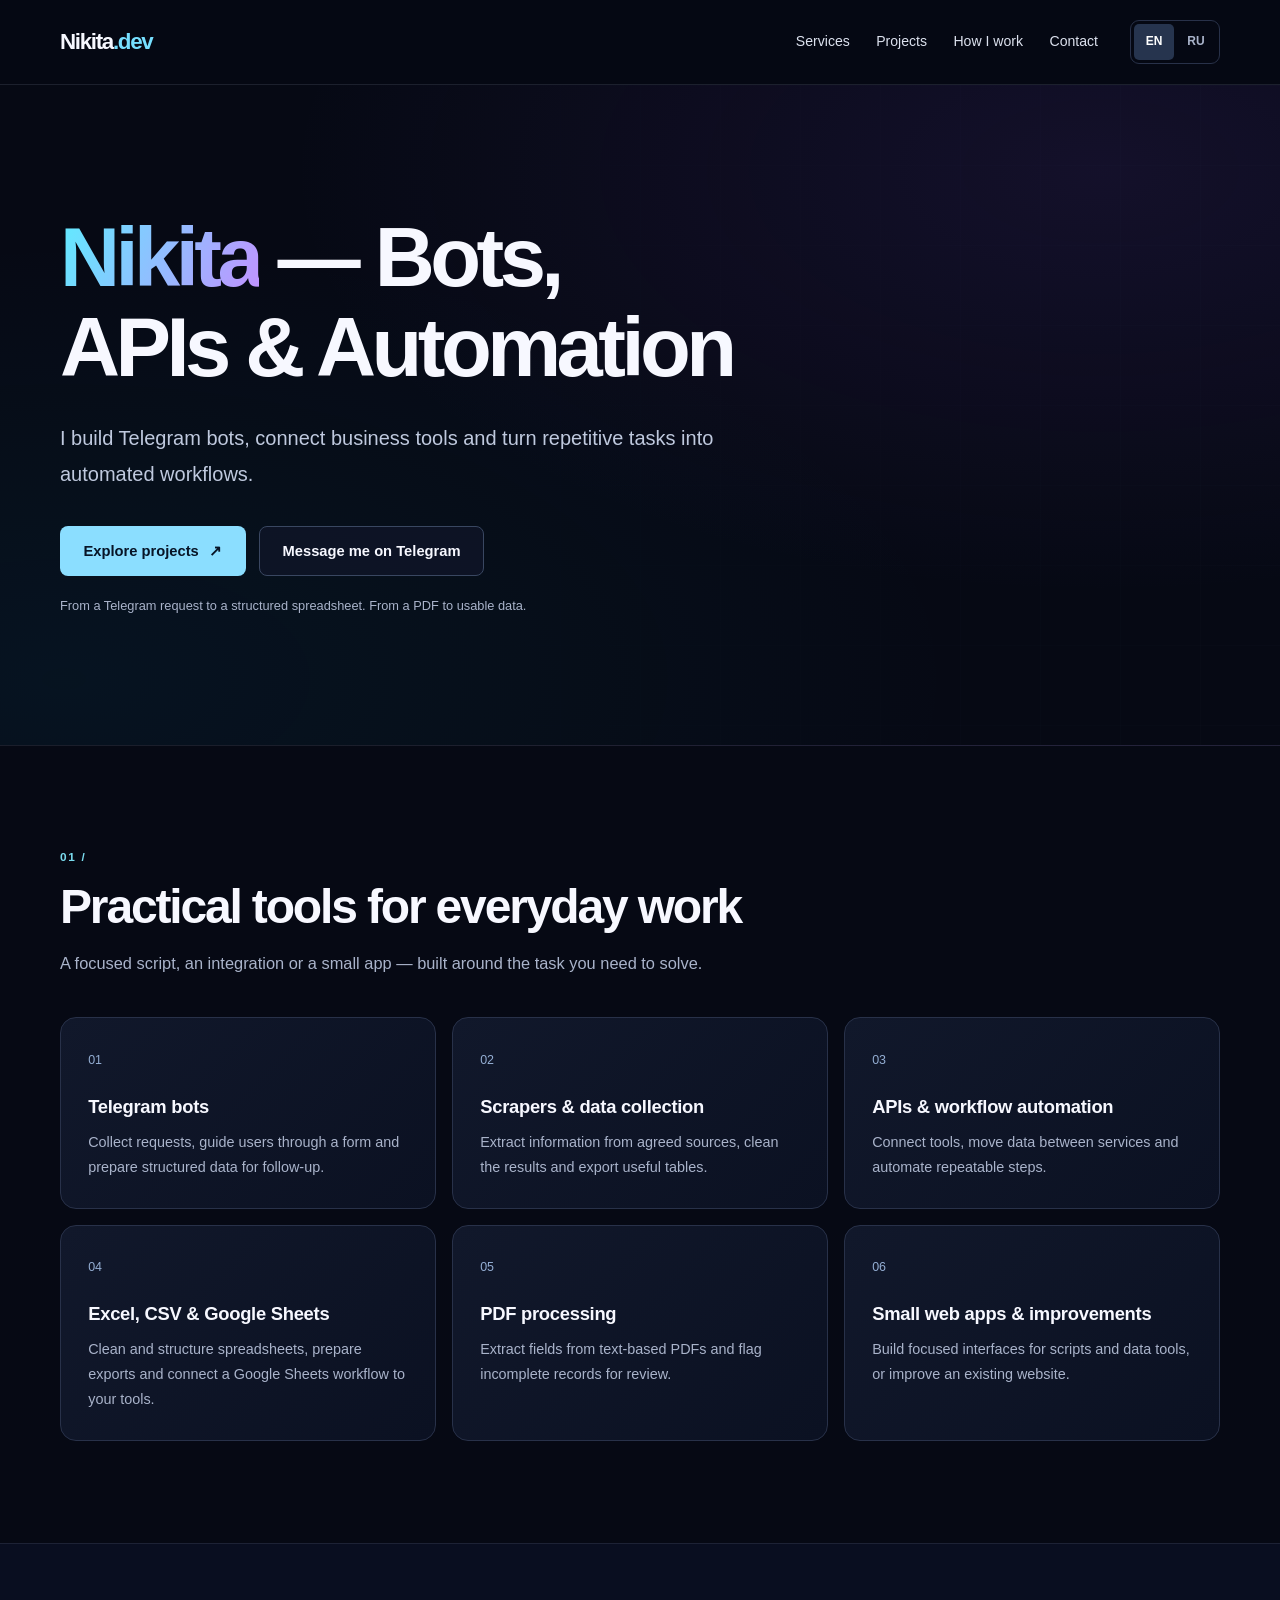
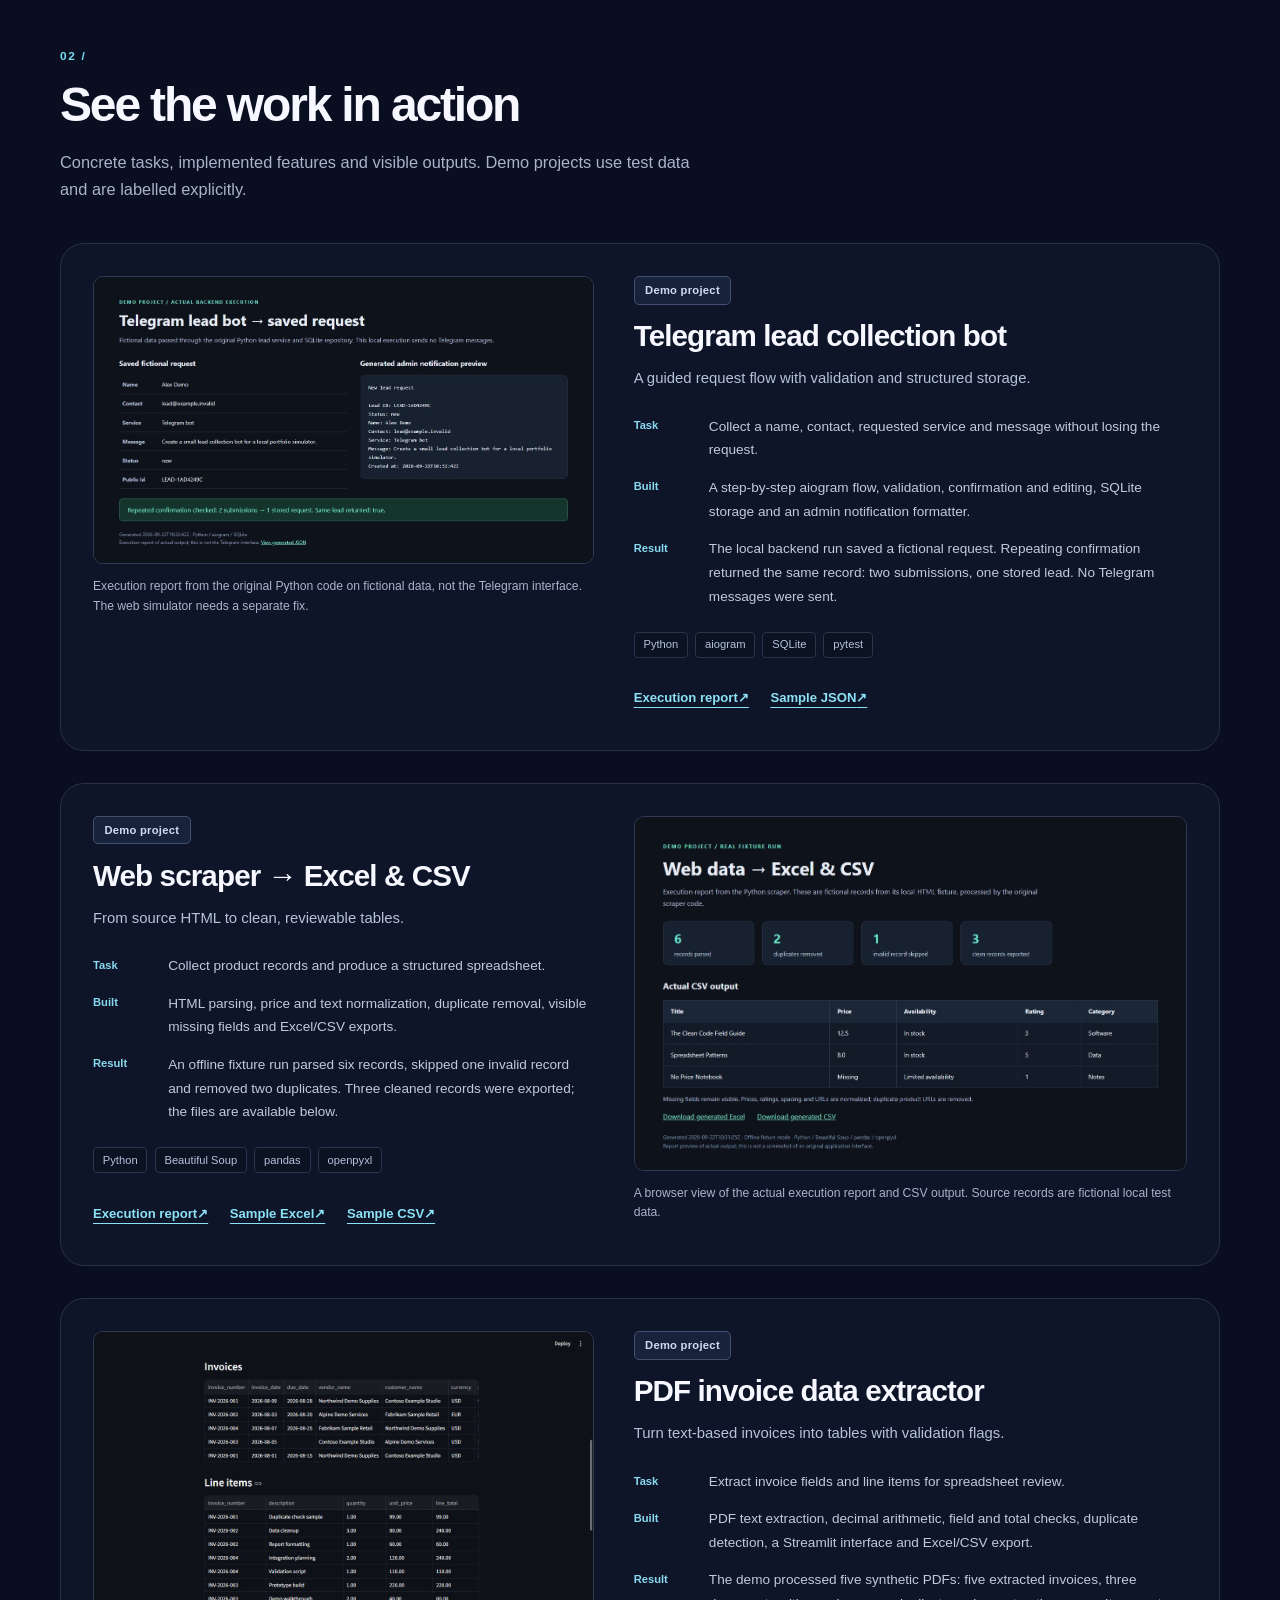
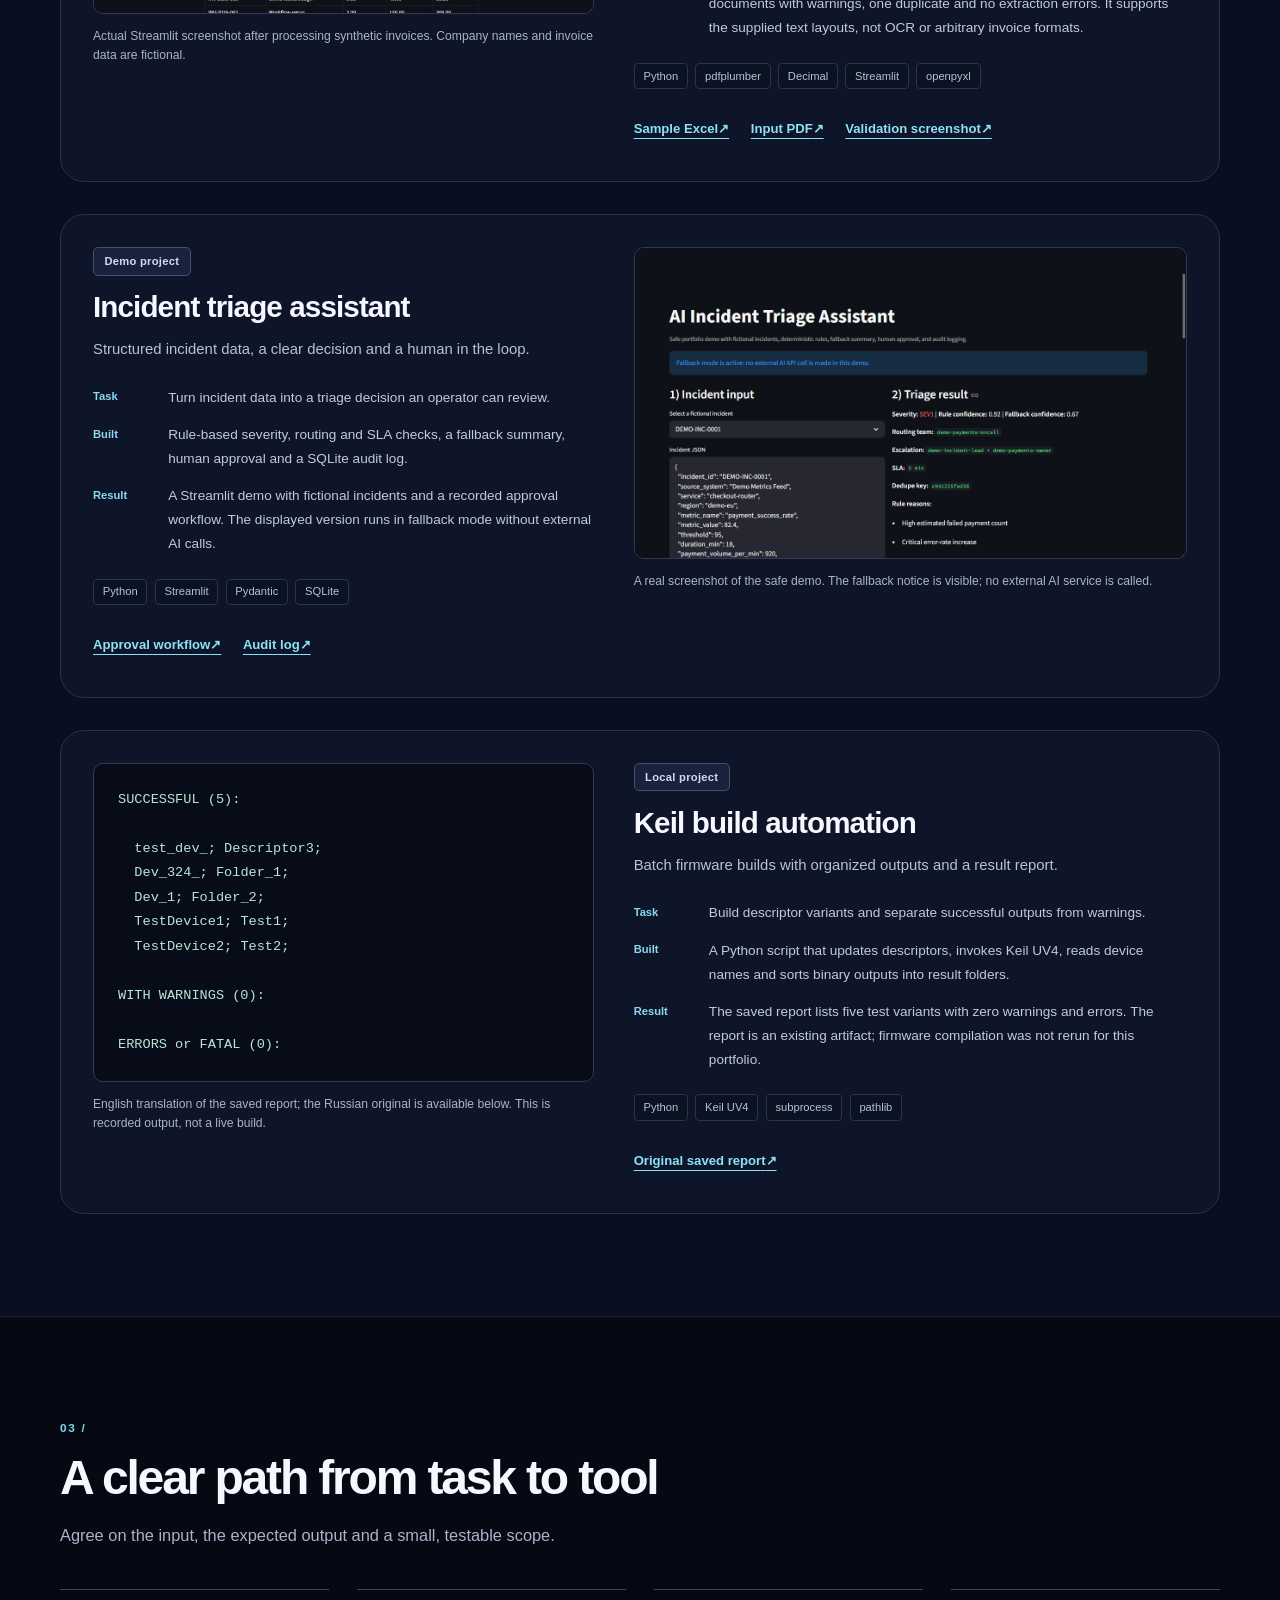
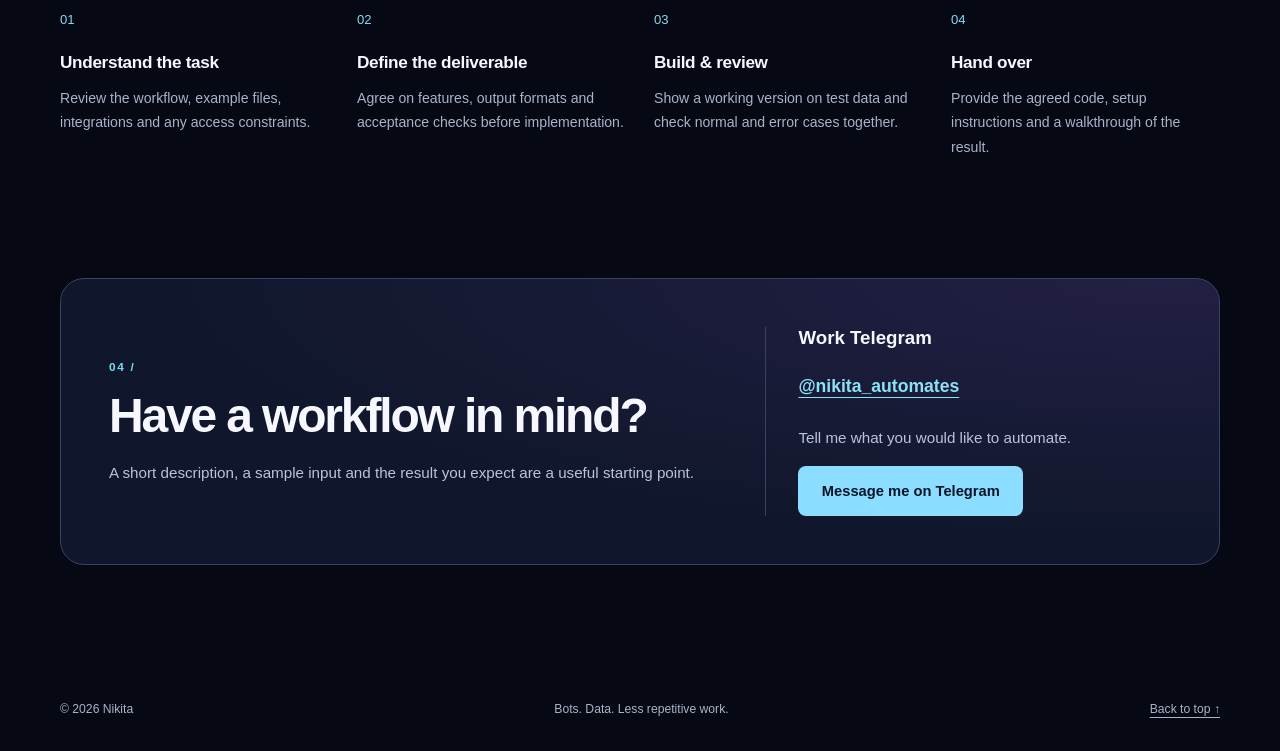
==== commit 837b7184: "Connect confirmed Telegram contact across portfolio" ====
--- a/index.html
+++ b/index.html
@@ -36,7 +36,7 @@
     <section id="hero" class="hero" aria-labelledby="hero-title"><div class="container"><div class="hero-content">
       <h1 id="hero-title"><span class="gradient-text" data-i18n="name">Nikita</span><span data-i18n="heroTitle"> — Bots, APIs & Automation</span></h1>
       <p class="hero-lead" data-i18n="heroLead">I build Telegram bots, connect business tools and turn repetitive tasks into automated workflows.</p>
-      <div class="hero-actions"><a class="button button-primary" href="#projects"><span data-i18n="viewProjects">Explore projects</span><span aria-hidden="true">↗</span></a><a class="button button-secondary" href="#services" data-i18n="exploreServices">What I can build</a></div>
+      <div class="hero-actions"><a class="button button-primary" href="#projects"><span data-i18n="viewProjects">Explore projects</span><span aria-hidden="true">↗</span></a><a class="button button-secondary" data-telegram-link="action" hidden rel="noopener noreferrer" target="_blank">Message me on Telegram</a></div>
       <p class="hero-note" data-i18n="heroNote">From a Telegram request to a structured spreadsheet. From a PDF to usable data.</p>
     </div></div></section>
     <section id="services" class="section" aria-labelledby="services-title"><div class="container">
@@ -61,7 +61,7 @@
     </div></section>
     <section id="contact" class="section" aria-labelledby="contact-title"><div class="container contact-panel">
       <div><span class="section-number" aria-hidden="true">04 /</span><h2 id="contact-title" data-i18n="contactTitle">Have a workflow in mind?</h2><p data-i18n="contactIntro">A short description, a sample input and the result you expect are a useful starting point.</p></div>
-      <div class="contact-details"><h3 data-i18n="contactChannel">Work Telegram</h3><p id="contact-status" class="contact-status" data-i18n="contactPending">Contact details will be added here soon. This page does not accept requests yet.</p><a id="telegram-link" class="button button-primary" hidden rel="noopener noreferrer" target="_blank"></a></div>
+      <div class="contact-details"><h3 data-i18n="contactChannel">Work Telegram</h3><a class="contact-username" data-telegram-link="username" dir="ltr" hidden rel="noopener noreferrer" target="_blank"></a><p id="contact-status" class="contact-status" data-i18n="contactReady">Tell me what you would like to automate.</p><a id="telegram-link" class="button button-primary" data-telegram-link="action" hidden rel="noopener noreferrer" target="_blank">Message me on Telegram</a></div>
     </div></section>
   </main>
   <footer class="site-footer"><div class="container footer-inner"><p>© <span id="year">2026</span> <span data-i18n="name">Nikita</span></p><p data-i18n="footerText">Bots. Data. Less repetitive work.</p><a href="#hero" data-i18n="backTop">Back to top ↑</a></div></footer>
--- a/style.css
+++ b/style.css
@@ -187,12 +187,14 @@
 .process-list h3 { font-size: 1.075rem; letter-spacing: -0.02em; }
 .process-list p { margin-top: 0.8rem; color: var(--text-muted); font-size: 0.88rem; line-height: 1.75; }
 
-/* Contact: an unavailable contact is text, not an active form. */
+/* Contact: all Telegram links use the shared public configuration. */
 #contact { padding-top: 1rem; }
 .contact-panel { display: grid; grid-template-columns: minmax(0, 1.5fr) minmax(0, 1fr); gap: 3rem; align-items: center; padding: 3rem; border: 1px solid #38445e; border-radius: var(--radius-lg); background: radial-gradient(ellipse at 95% 0%, rgba(127, 76, 190, 0.16), transparent 65%), #10172c; }
 .contact-panel p { max-width: 590px; margin-top: 1rem; color: #b9c4d9; font-size: 0.95rem; }
 .contact-details { display: flex; flex-direction: column; align-items: flex-start; gap: 1rem; padding-left: 2rem; border-left: 1px solid #38445e; }
 .contact-status { color: #d2def3; font-size: 0.9rem; }
+.contact-username { display: inline-flex; align-items: center; min-height: 44px; color: #8de1f5; font-size: 1.1rem; font-weight: 600; text-underline-offset: 5px; }
+.contact-details .button { max-width: 100%; text-align: center; }
 .contact-details p { margin: 0; }
 .site-footer { padding-block: 2rem; color: var(--text-muted); font-size: 0.76rem; }
 .footer-inner { display: flex; justify-content: space-between; align-items: center; gap: 1rem 2rem; flex-wrap: wrap; }
